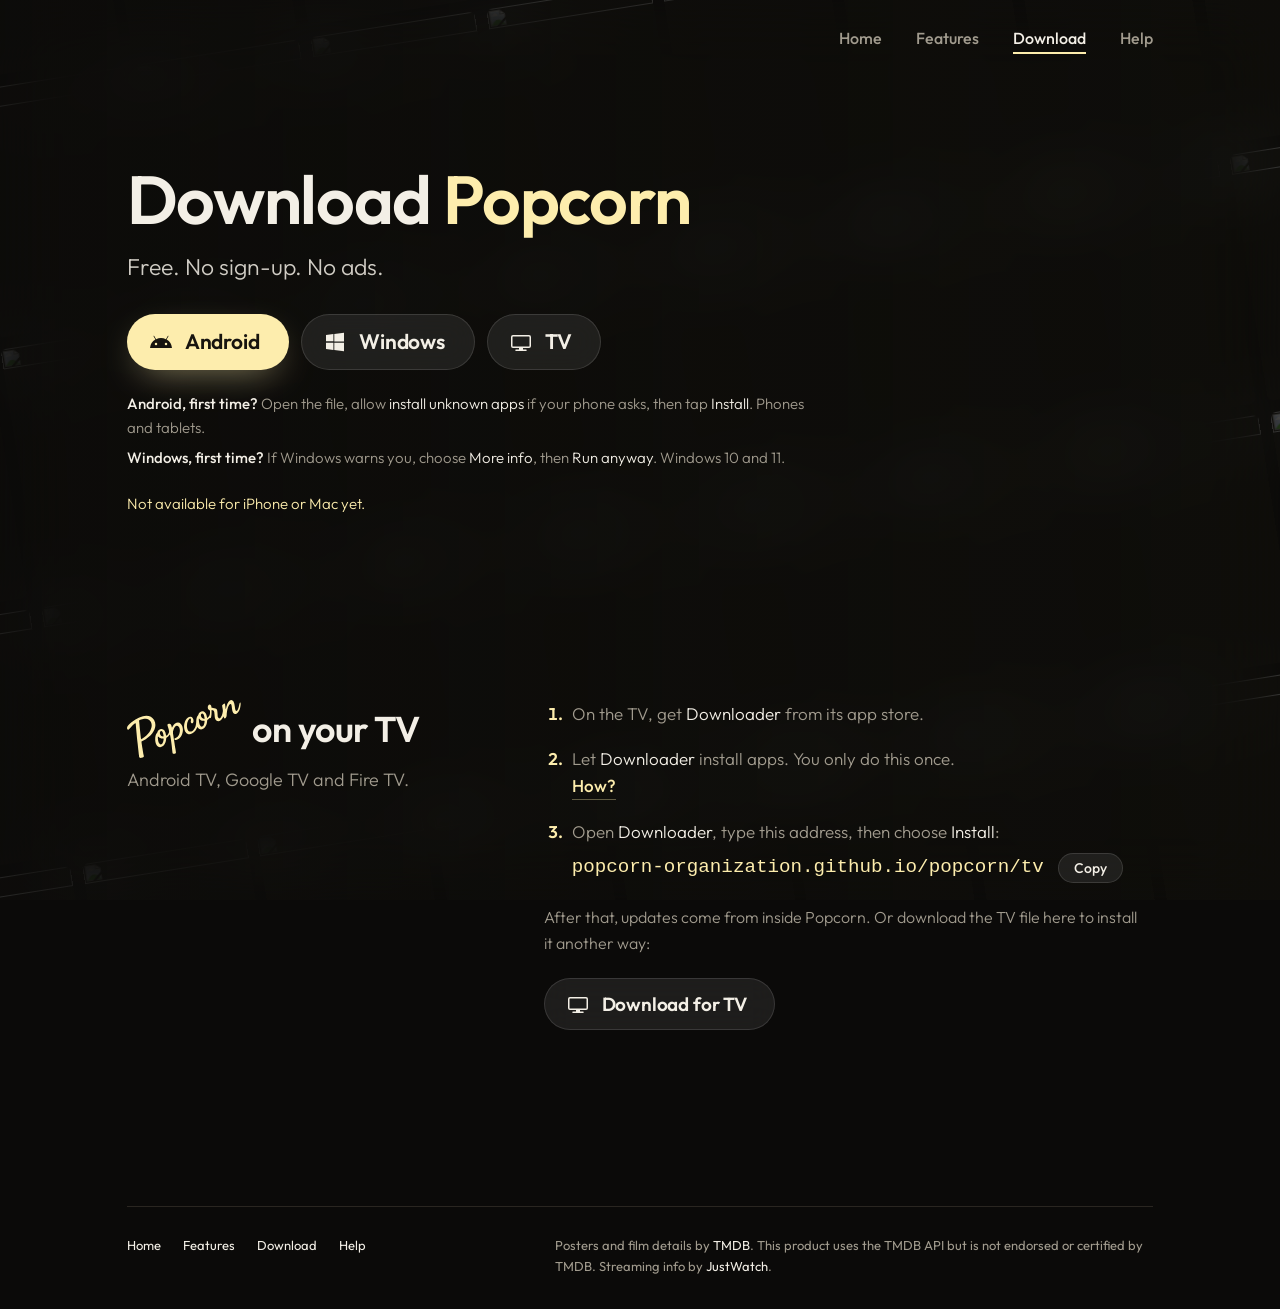
==== docs/download/index.html @ 083bc494 "Top bar: Home in the links, no logo; a menu button on small screens Every page's bar is the same: Ho" ====
<!doctype html>
<html lang="en">
<head>
<meta charset="utf-8">
<meta name="viewport" content="width=device-width, initial-scale=1, viewport-fit=cover">
<title>Download Popcorn</title>
<meta name="description" content="Download Popcorn for Android, Windows, Android TV, Google TV and Fire TV. Free, no sign-up, no ads.">
<meta name="theme-color" content="#0b0a09">
<meta name="color-scheme" content="dark">
<meta property="og:title" content="Download Popcorn">
<meta property="og:description" content="Free for Android, Windows and TV. No sign-up, no ads.">
<meta property="og:image" content="https://popcorn-organization.github.io/popcorn/assets/share.jpg">
<link rel="icon" type="image/png" sizes="192x192" href="../assets/favicon.png?v=2">
<link rel="preconnect" href="https://fonts.googleapis.com">
<link rel="preconnect" href="https://fonts.gstatic.com" crossorigin>
<link href="https://fonts.googleapis.com/css2?family=Outfit:wght@300;400;500;600&display=swap" rel="stylesheet">
<link rel="stylesheet" href="../assets/site.css?v=4">
<style>
  /* One row per device, between hairlines: its name on the left; the
     download and what to do the first time on the right. */
  .device {
    display: grid; gap: 20px clamp(40px, 6vw, 96px);
    padding: clamp(36px, 5vw, 56px) 0;
    border-top: 1px solid var(--rule);
  }
  .device:first-of-type { border-top: 0; }
  .device h2 img.word { display: inline-block; width: 3.2em; height: auto; vertical-align: -0.46em; margin-right: 0.12em; }

  /* The lobby: the downloads over the wall, as on the home page. */
  .lobby { padding-top: clamp(56px, 9vw, 110px); padding-bottom: clamp(72px, 10vw, 130px); display: grid; gap: 22px; justify-items: start; }
  .lobby h1 { margin: 0; font-size: clamp(40px, 5.6vw, 68px); line-height: 1.04; font-weight: 600; letter-spacing: -0.02em; }
  .lobby h1 span { color: var(--cream); }
  .lobby .pitch { margin: -8px 0 6px; font-size: clamp(19px, 1.8vw, 23px); color: var(--paper); opacity: 0.85; }
  .lobby .get a { padding: 16px 30px 16px 22px; }
  .lobby .get a strong { font-size: 21px; }
  .lobby .version { margin: 4px 0 0; }
  .lobby .tips { display: grid; gap: 6px; max-width: 40em; }
  .lobby .tips p, .lobby .apple { margin: 0; font-size: 15px; color: var(--dim); }
  .lobby .tips b { color: var(--paper); font-weight: 500; }
  .lobby .apple { color: var(--cream); }
  .device .kind { margin: 8px 0 0; color: var(--dim); }
  .device .body { display: grid; gap: 22px; align-content: start; max-width: 600px; }
  .device .first-time { margin: 0; color: var(--dim); font-size: 16px; }
  .device .first-time b { color: var(--paper); font-weight: 500; margin-right: 6px; }
  .device ol.steps { font-size: 17px; }
  .device.later .body p { margin: 0; color: var(--dim); }
  .version { font-size: 15px; color: var(--dim); }
  .version b { color: var(--paper); font-weight: 500; }
  .version:empty { display: none; }
  @media (min-width: 860px) { .device { grid-template-columns: minmax(0, 340px) minmax(0, 1fr); } }
</style>
</head>
<body>

<svg width="0" height="0" style="position:absolute" aria-hidden="true">
  <symbol id="i-android" viewBox="0 0 24 24"><path fill="currentColor" d="M17.6 9.48l1.84-3.18a.38.38 0 0 0-.66-.38l-1.86 3.22a11.4 11.4 0 0 0-9.84 0L5.22 5.92a.38.38 0 0 0-.66.38L6.4 9.48A10.8 10.8 0 0 0 1 18h22a10.8 10.8 0 0 0-5.4-8.52zM7 15.25a1.25 1.25 0 1 1 0-2.5 1.25 1.25 0 0 1 0 2.5zm10 0a1.25 1.25 0 1 1 0-2.5 1.25 1.25 0 0 1 0 2.5z"/></symbol>
  <symbol id="i-windows" viewBox="0 0 24 24"><path fill="currentColor" d="M3 5.1l7.4-1v7.2H3V5.1zm0 13.8l7.4 1v-7.1H3v6.1zm8.3 1.1L21 21.3v-8.5h-9.7v7.2zm0-15.9v7.3H21V2.7l-9.7 1.4z"/></symbol>
  <symbol id="i-tv" viewBox="0 0 24 24"><path fill="currentColor" d="M4 5h16a2 2 0 0 1 2 2v9a2 2 0 0 1-2 2h-6v1.5h3a.75.75 0 0 1 0 1.5H7a.75.75 0 0 1 0-1.5h3V18H4a2 2 0 0 1-2-2V7a2 2 0 0 1 2-2zm0 1.5a.5.5 0 0 0-.5.5v9a.5.5 0 0 0 .5.5h16a.5.5 0 0 0 .5-.5V7a.5.5 0 0 0-.5-.5H4z"/></symbol>
</svg>

<div class="backdrop" aria-hidden="true"><div class="wall" data-wall></div><div class="frost"></div></div>

<div class="band">
  <header class="top">
    <button class="menu" type="button" data-menu aria-controls="pages" aria-expanded="false" aria-label="Menu"><span></span><span></span><span></span></button>
    <nav id="pages" aria-label="Pages"><a href="../">Home</a><a href="../features/">Features</a><a href="../download/" aria-current="page">Download</a><a href="../help/">Help</a></nav>
  </header>
  <div class="wrap lobby">
    <h1>Download <span>Popcorn</span></h1>
    <p class="pitch">Free. No sign-up. No ads.</p>
    <div class="get" data-get>
      <a class="first" data-os="android" href="https://github.com/popcorn-organization/popcorn/releases/latest/download/Popcorn-Android.apk">
        <svg><use href="#i-android"/></svg><span><strong>Android</strong><small data-size="android"></small></span></a>
      <a class="second" data-os="windows" href="https://github.com/popcorn-organization/popcorn/releases/latest/download/Popcorn-Windows-Setup.exe">
        <svg><use href="#i-windows"/></svg><span><strong>Windows</strong><small data-size="windows"></small></span></a>
      <a class="second" data-os="tv" href="#tv">
        <svg><use href="#i-tv"/></svg><span><strong>TV</strong><small data-size="tv"></small></span></a>
    </div>
    <p class="version" data-version></p>
    <div class="tips">
      <p data-tip="android"><b>Android, first time?</b> Open the file, allow <em>install unknown apps</em> if your phone asks, then tap <em>Install</em>. Phones and tablets.</p>
      <p data-tip="windows"><b>Windows, first time?</b> If Windows warns you, choose <em>More info</em>, then <em>Run anyway</em>. Windows 10 and 11.</p>
    </div>
    <p class="apple">Not available for iPhone or Mac yet.</p>
  </div>
</div>

<main class="wrap">
  <section class="device" id="tv">
    <div>
      <h2><img class="word" src="../assets/wordmark.svg" width="332" height="170" alt="Popcorn"> on your TV</h2>
      <p class="kind">Android TV, Google TV and Fire TV.</p>
    </div>
    <div class="body">
      <ol class="steps">
        <li>On the TV, get <em>Downloader</em> from its app store.</li>
        <li>Let <em>Downloader</em> install apps. You only do this once.
          <details class="how"><summary>How?</summary>
            <p><b>Google TV and Android TV:</b> in <em>Settings → System → About</em>, press OK on <em>Android TV OS build</em> seven times. Then in <em>Settings → Apps → Security &amp; restrictions → Unknown sources</em>, turn on <em>Downloader</em>.</p>
            <p><b>Fire TV:</b> in <em>Settings → My Fire TV → About</em>, press OK on your Fire TV&rsquo;s name seven times. Then in <em>My Fire TV → Developer options → Install unknown apps</em>, turn on <em>Downloader</em>.</p>
          </details></li>
        <li>Open <em>Downloader</em>, type this address, then choose <em>Install</em>:
          <span class="copyline">
            <code class="address">popcorn-organization.github.io/<wbr>popcorn/tv</code>
            <button class="copy" type="button" data-copy="popcorn-organization.github.io/popcorn/tv">Copy</button>
          </span></li>
      </ol>
      <p class="first-time">After that, updates come from inside Popcorn. Or download the TV file here to install it another way:</p>
      <div class="get"><a class="second" href="https://github.com/popcorn-organization/popcorn/releases/latest/download/Popcorn-Android-TV.apk">
        <svg><use href="#i-tv"/></svg><span><strong>Download for TV</strong><small data-size="tv"></small></span></a></div>
    </div>
  </section>

</main>

<footer class="foot">
  <nav><a href="../">Home</a><a href="../features/">Features</a><a href="../download/">Download</a><a href="../help/">Help</a></nav>
  <p>Posters and film details by <a href="https://www.themoviedb.org/" target="_blank" rel="noopener">TMDB</a>. This product uses the TMDB API but is not endorsed or certified by TMDB. Streaming info by <a href="https://www.justwatch.com/" target="_blank" rel="noopener">JustWatch</a>.</p>
</footer>

<script>
(function () {
  // The newest version, its date (Sri Lanka time) and each download's size.
  fetch("https://api.github.com/repos/popcorn-organization/popcorn/releases/latest")
    .then(function (r) { return r.ok ? r.json() : null; })
    .then(function (rel) {
      if (!rel) return;
      var v = String(rel.tag_name || "").replace(/^v/, "");
      var day = new Intl.DateTimeFormat("en-GB", { timeZone: "Asia/Colombo", day: "numeric", month: "short", year: "numeric" }).format(new Date(rel.published_at));
      var line = document.querySelector("[data-version]");
      var b = document.createElement("b"); b.textContent = "Version " + v;
      line.appendChild(b); line.appendChild(document.createTextNode(" · Updated " + day));
      (rel.assets || []).forEach(function (a) {
        var key = /Android-TV/i.test(a.name) ? "tv" : /Android/i.test(a.name) ? "android"
          : /Windows/i.test(a.name) ? "windows" : null;
        if (!key) return;
        document.querySelectorAll('[data-size="' + key + '"]').forEach(function (el) {
          el.textContent = Math.round(a.size / 1048576) + " MB";
        });
      });
    })
    .catch(function () {});

  // This device's download first, and only its tip where we know it.
  var ua = navigator.userAgent || "";
  var os = /Android/i.test(ua) ? "android" : /Windows/i.test(ua) ? "windows" : null;
  if (os === "windows") {
    var get = document.querySelector("[data-get]");
    var win = get.querySelector('[data-os="windows"]'), droid = get.querySelector('[data-os="android"]');
    win.className = "first"; droid.className = "second";
    get.insertBefore(win, droid);
  }
  if (os) document.querySelectorAll("[data-tip]").forEach(function (t) { t.hidden = t.getAttribute("data-tip") !== os; });
  // The TV button: down to the steps.
  document.querySelector('[data-os="tv"]').addEventListener("click", function (e) {
    e.preventDefault();
    document.getElementById("tv").scrollIntoView({ behavior: window.matchMedia("(prefers-reduced-motion: reduce)").matches ? "auto" : "smooth" });
  });

  // Copy the TV address.
  var btn = document.querySelector("[data-copy]");
  btn.addEventListener("click", function () {
    var text = btn.getAttribute("data-copy");
    function copied() {
      btn.textContent = "Copied"; btn.classList.add("done");
      clearTimeout(btn.timer);
      btn.timer = setTimeout(function () { btn.textContent = "Copy"; btn.classList.remove("done"); }, 2000);
    }
    function fallback() {
      var t = document.createElement("textarea");
      t.value = text; t.setAttribute("readonly", "");
      t.style.cssText = "position:fixed;opacity:0;top:0;left:0";
      document.body.appendChild(t); t.select();
      try { if (document.execCommand("copy")) copied(); } catch (e) {}
      t.remove();
    }
    if (navigator.clipboard && window.isSecureContext) navigator.clipboard.writeText(text).then(copied, fallback);
    else fallback();
  });
})();
</script>
<script src="../assets/wall.js?v=1"></script>
<script src="../assets/nav.js?v=1"></script>
</body>
</html>
---- docs/assets/site.css ----
/* The inner pages (Features, Download, Help): the home page's night room,
   type and cream, without the poster wall. Plain pages to read: a bar at
   the top, the words, a line at the foot. */
:root {
  --night: #0b0a09;
  --screen: #15130f;
  --rule: #2a2621;
  --paper: #f3efe6;
  --dim: #a19b8e;
  --cream: #fdedad;
  --ink: #17140f;
  --body: "Outfit", system-ui, -apple-system, "Segoe UI", sans-serif;
  --mono: ui-monospace, "Cascadia Mono", Consolas, monospace;
  --gutter: max(clamp(20px, 6vw, 96px), env(safe-area-inset-left, 0px));
  color-scheme: dark;
}
* { box-sizing: border-box; }
html { background: var(--night); -webkit-tap-highlight-color: transparent; }
body {
  margin: 0; background: var(--night); color: var(--paper);
  font: 300 18px/1.6 var(--body);
  -webkit-font-smoothing: antialiased;
}
img { display: block; max-width: 100%; height: auto; }
a { color: inherit; }
em { font-style: normal; color: var(--paper); }
:focus-visible { outline: 2px solid var(--paper); outline-offset: 3px; border-radius: 4px; }
.wrap { max-width: 1180px; margin: 0 auto; padding: 0 var(--gutter); }

/* ── The bar at the top ── */
.top {
  position: relative; z-index: 10;
  display: flex; align-items: center; justify-content: flex-end; gap: 20px;
  max-width: 1180px; margin: 0 auto;
  padding: max(22px, env(safe-area-inset-top, 0px)) var(--gutter) 0;
}
.top nav { display: flex; gap: clamp(18px, 3vw, 34px); font: 500 16px/1 var(--body); }
.top nav a { text-decoration: none; color: var(--dim); padding: 8px 0; }
.top nav a:hover, .top nav a[aria-current="page"] { color: var(--paper); }
.top nav a[aria-current="page"] { box-shadow: inset 0 -2px 0 var(--cream); }

/* The menu button, on small screens only: three lines that turn into a
   cross; the links drop down under it in a frosted panel. */
.menu { display: none; }
@media (max-width: 600px) {
  .menu {
    display: grid; place-content: center; gap: 5px;
    width: 46px; height: 46px; padding: 0; border: 0; border-radius: 999px; cursor: pointer;
    background: rgba(255, 255, 255, 0.08); box-shadow: inset 0 0 0 1px rgba(255, 255, 255, 0.12);
    -webkit-backdrop-filter: blur(14px); backdrop-filter: blur(14px);
  }
  .menu span { display: block; width: 18px; height: 2px; border-radius: 2px; background: var(--paper); transition: transform 0.2s ease, opacity 0.2s ease; }
  .menu[aria-expanded="true"] span:nth-child(1) { transform: translateY(7px) rotate(45deg); }
  .menu[aria-expanded="true"] span:nth-child(2) { opacity: 0; }
  .menu[aria-expanded="true"] span:nth-child(3) { transform: translateY(-7px) rotate(-45deg); }
  .menu:focus-visible { outline: 2px solid var(--paper); outline-offset: 3px; }
  .top nav {
    display: none; position: absolute; top: calc(100% + 10px); right: var(--gutter); z-index: 20;
    flex-direction: column; gap: 2px; min-width: 210px; padding: 8px; border-radius: 20px;
    background: rgba(22, 20, 17, 0.86);
    box-shadow: inset 0 0 0 1px rgba(255, 255, 255, 0.1), 0 24px 60px rgba(0, 0, 0, 0.55);
    -webkit-backdrop-filter: blur(24px); backdrop-filter: blur(24px);
    font-size: 17px;
  }
  .top nav.open { display: flex; }
  .top nav a { padding: 13px 16px; border-radius: 13px; opacity: 1; color: var(--paper); }
  .top nav a[aria-current="page"] { box-shadow: none; background: rgba(255, 255, 255, 0.08); color: var(--cream); }
}

/* ── A page's opening ── */
.intro { padding: clamp(48px, 9vw, 110px) 0 clamp(36px, 6vw, 72px); max-width: 760px; }
.intro h1 {
  margin: 0; font-size: clamp(38px, 5.4vw, 66px); line-height: 1.06;
  font-weight: 600; letter-spacing: -0.02em; text-wrap: balance;
}
.intro h1 span { color: var(--cream); }
.intro p { margin: 18px 0 0; font-size: clamp(18px, 1.6vw, 21px); color: var(--dim); max-width: 36em; text-wrap: pretty; }

h2 { margin: 0; font-size: clamp(26px, 2.8vw, 36px); line-height: 1.15; font-weight: 600; letter-spacing: -0.015em; text-wrap: balance; }
h3 { margin: 0; font-size: 18px; line-height: 1.35; font-weight: 500; }
p { text-wrap: pretty; }

/* ── Download pills, as on the home page ── */
.get { display: flex; flex-wrap: wrap; gap: 12px; }
.get a {
  display: inline-flex; align-items: center; gap: 12px;
  padding: 14px 28px 14px 22px; border-radius: 999px; text-decoration: none;
  transition: background 0.18s ease, transform 0.18s ease;
}
.get a svg { width: 24px; height: 24px; flex: none; }
.get a > span { display: flex; align-items: baseline; gap: 10px; }
.get a strong { font: 600 19px/1.1 var(--body); letter-spacing: -0.01em; }
.get a small { font: 400 13px/1.1 var(--body); opacity: 0.62; }
.get a small:empty { display: none; }
.get a.first { background: var(--cream); color: var(--ink); box-shadow: 0 12px 36px -14px rgba(253, 237, 173, 0.6); }
.get a.first:hover { transform: translateY(-1px); }
.get a.second { color: var(--paper); background: rgba(255, 255, 255, 0.08); box-shadow: inset 0 0 0 1px rgba(255, 255, 255, 0.12); }
.get a.second:hover { background: rgba(255, 255, 255, 0.14); }

/* "How?" and other small openers: cream, underlined. */
details.how summary {
  display: inline; cursor: pointer; list-style: none;
  color: var(--cream); font-weight: 500;
  border-bottom: 1px solid rgba(253, 237, 173, 0.35);
}
details.how summary::-webkit-details-marker { display: none; }
details.how[open] summary { color: var(--dim); border-color: transparent; }
details.how p { margin: 10px 0 0; font-size: 15px; }
details.how p b { color: var(--paper); font-weight: 500; }

/* Steps: plain numbers in cream. */
ol.steps { margin: 0; padding-left: 1.3em; display: grid; gap: 18px; color: var(--dim); }
ol.steps li { padding-left: 6px; }
ol.steps li::marker { color: var(--cream); font-weight: 600; }
.address { font: 500 clamp(16px, 1.5vw, 20px)/1.35 var(--mono); color: var(--cream); overflow-wrap: anywhere; }
.copyline { display: flex; flex-wrap: wrap; align-items: center; gap: 8px 14px; margin-top: 8px; }
.copy {
  font: 500 14px/1 var(--body); color: var(--paper); cursor: pointer;
  padding: 8px 16px; border: 0; border-radius: 999px;
  background: rgba(255, 255, 255, 0.08); box-shadow: inset 0 0 0 1px rgba(255, 255, 255, 0.12);
}
.copy:hover { background: rgba(255, 255, 255, 0.14); }
.copy.done { color: var(--cream); }

/* ── The line at the foot ── */
.foot {
  /* The line as wide as the words above it. */
  margin: clamp(64px, 10vw, 120px) max(var(--gutter), calc((100% - 1180px) / 2 + var(--gutter))) 0;
  padding: 28px 0 max(32px, env(safe-area-inset-bottom, 0px));
  border-top: 1px solid var(--rule);
  display: flex; flex-wrap: wrap; justify-content: space-between; gap: 14px 40px;
  font: 400 13px/1.6 var(--body); color: var(--dim);
}
.foot nav { display: flex; flex-wrap: wrap; gap: 8px 22px; }
.foot nav a { text-decoration: none; color: var(--paper); }
.foot p { margin: 0; max-width: 46em; }
.foot p a { color: var(--paper); text-decoration: none; }

@media (max-width: 560px) {
  body { font-size: 17px; }
  .get a { flex: 1 1 100%; justify-content: center; }
}
@media (prefers-reduced-motion: reduce) { .get a { transition: none; } }

/* ── The backdrop: the home page's poster wall, frosted and dimmed, fixed
   behind the whole page (filled by wall.js): it stays put while the page
   scrolls over it. ── */
body { background: transparent; }
.backdrop { position: fixed; inset: 0; z-index: -1; overflow: hidden; pointer-events: none; }
.backdrop .wall {
  position: absolute; inset: -30% -12% -30% -12%;
  display: grid; grid-template-columns: repeat(9, 1fr); gap: 12px;
  align-items: start; transform: rotate(-9deg);
}
.backdrop .lane { display: flex; flex-direction: column; animation: drift 180s linear infinite; will-change: transform; }
.backdrop .lane:nth-child(even) { animation-direction: reverse; animation-duration: 220s; }
.backdrop .lane img { width: 100%; aspect-ratio: 2 / 3; object-fit: cover; flex: none; margin-bottom: 12px; border-radius: 6px; background: var(--screen); }
@keyframes drift { from { transform: translateY(0); } to { transform: translateY(-50%); } }
.backdrop .frost {
  position: absolute; inset: 0;
  background: rgba(11, 10, 9, 0.5);
  -webkit-backdrop-filter: blur(34px) saturate(120%);
  backdrop-filter: blur(34px) saturate(120%);
}
/* Darker on the left, where the words are, as on the home page. */
.backdrop::after {
  content: ""; position: absolute; inset: 0;
  background: linear-gradient(90deg, rgba(11, 10, 9, 0.55) 0%, rgba(11, 10, 9, 0.25) 55%, rgba(11, 10, 9, 0.1) 100%);
}
.band { position: relative; }
.band .intro { padding-bottom: clamp(48px, 7vw, 88px); }
@media (max-width: 640px) {
  .backdrop .wall { inset: -20% -40% -20% -20%; grid-template-columns: repeat(6, 1fr); gap: 8px; }
  .backdrop .lane img { margin-bottom: 8px; }
}
@media (prefers-reduced-motion: reduce) { .backdrop .lane { animation: none; } }

/* Glass buttons over the wall, as on the home page. */
.get a.second { -webkit-backdrop-filter: blur(14px); backdrop-filter: blur(14px); }

/* A screenshot glows with its own colours behind it, as the app's pages
   glow with their artwork's (set --glow per picture). */
.shot { position: relative; }
.glow { --glow: rgba(253, 237, 173, 0.18); }
.glow .shot, .shot.glow {
  box-shadow: 0 0 0 1px rgba(255, 255, 255, 0.08), 0 30px 140px -20px var(--glow), 0 40px 80px -40px rgba(0, 0, 0, 0.9) !important;
}
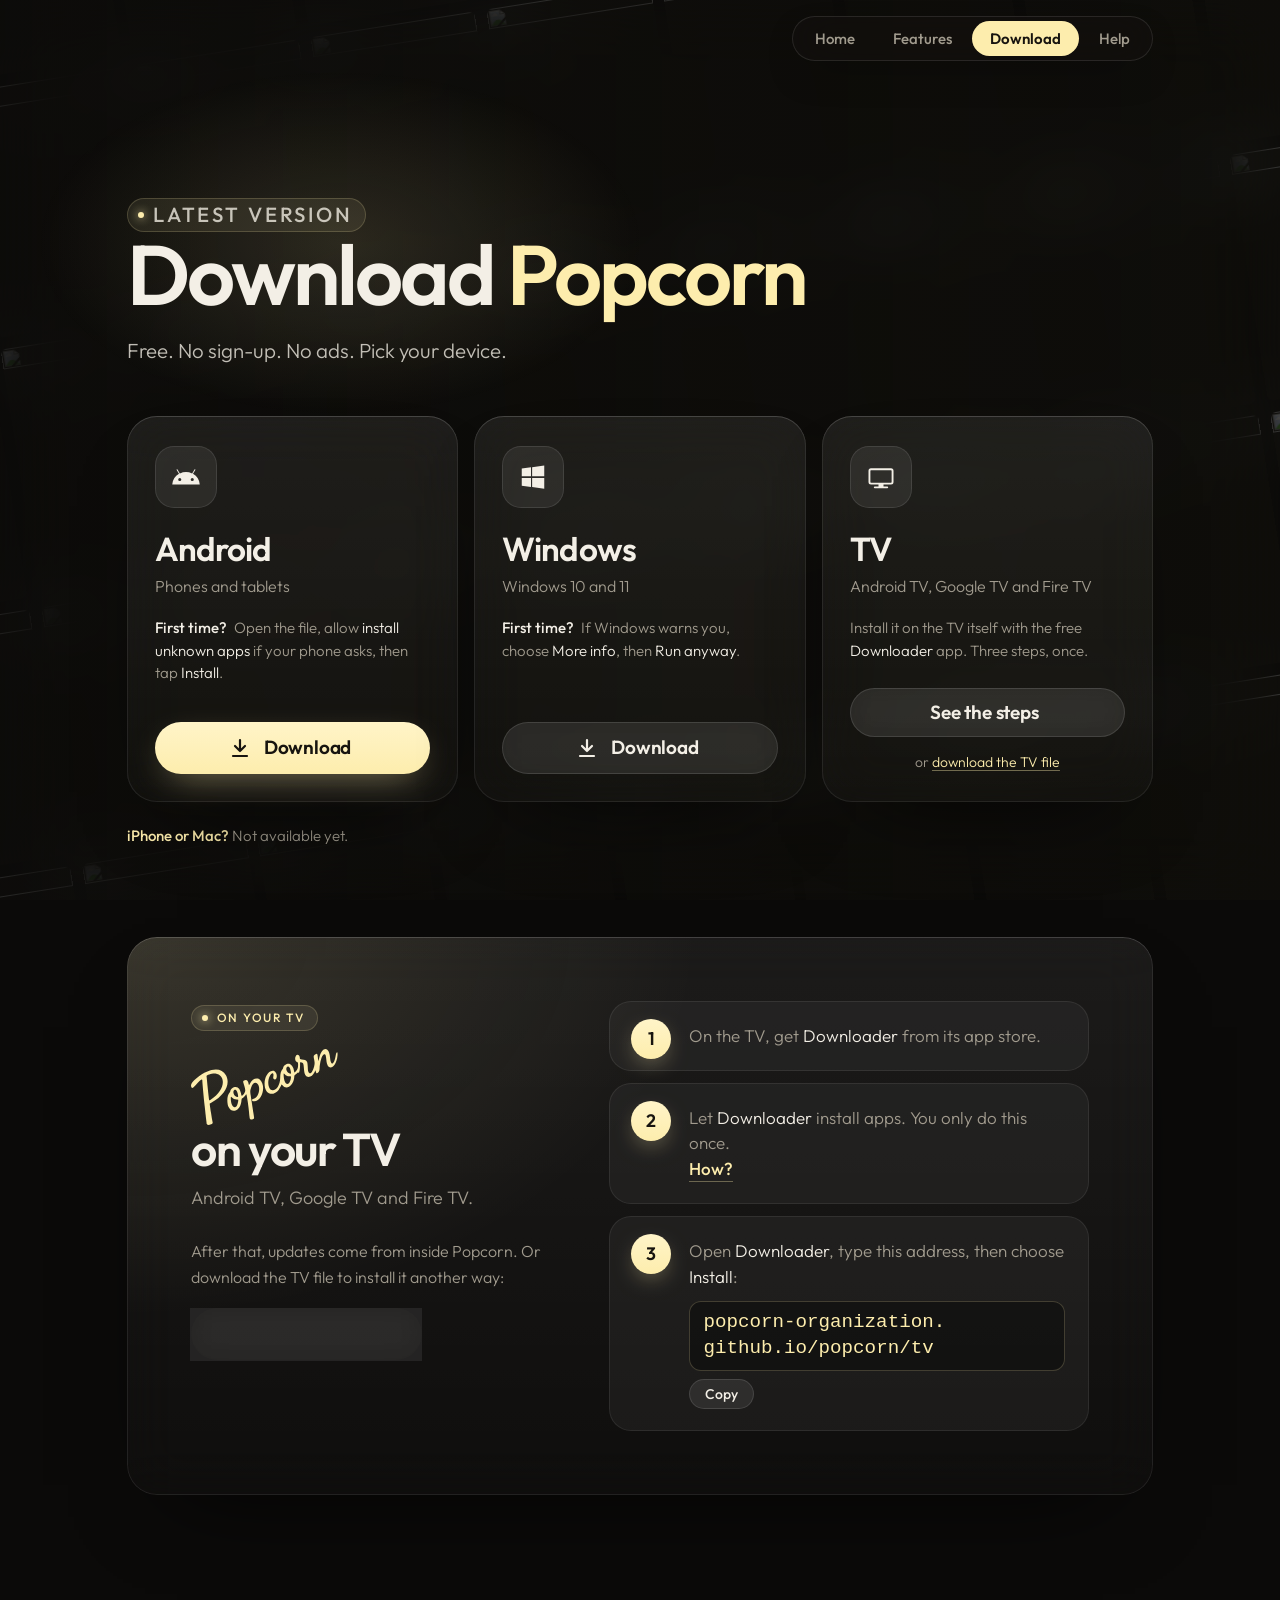
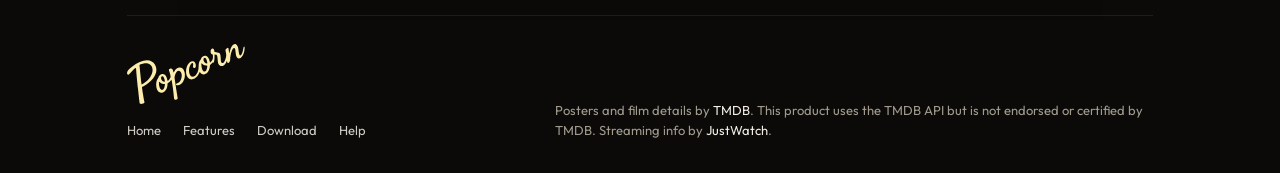
==== commit 6a4150da: "Website: glass cards, glows and numbered steps on every page; phones get side-by-side buttons and co" ====
--- a/docs/download/index.html
+++ b/docs/download/index.html
@@ -14,40 +14,64 @@
 <link rel="preconnect" href="https://fonts.googleapis.com">
 <link rel="preconnect" href="https://fonts.gstatic.com" crossorigin>
 <link href="https://fonts.googleapis.com/css2?family=Outfit:wght@300;400;500;600&display=swap" rel="stylesheet">
-<link rel="stylesheet" href="../assets/site.css?v=4">
+<link rel="stylesheet" href="../assets/site.css?v=6">
+<link rel="stylesheet" href="../assets/ui.css?v=1">
 <style>
-  /* One row per device, between hairlines: its name on the left; the
-     download and what to do the first time on the right. */
-  .device {
-    display: grid; gap: 20px clamp(40px, 6vw, 96px);
-    padding: clamp(36px, 5vw, 56px) 0;
-    border-top: 1px solid var(--rule);
-  }
-  .device:first-of-type { border-top: 0; }
-  .device h2 img.word { display: inline-block; width: 3.2em; height: auto; vertical-align: -0.46em; margin-right: 0.12em; }
-
-  /* The lobby: the downloads over the wall, as on the home page. */
-  .lobby { padding-top: clamp(56px, 9vw, 110px); padding-bottom: clamp(72px, 10vw, 130px); display: grid; gap: 22px; justify-items: start; }
-  .lobby h1 { margin: 0; font-size: clamp(40px, 5.6vw, 68px); line-height: 1.04; font-weight: 600; letter-spacing: -0.02em; }
-  .lobby h1 span { color: var(--cream); }
-  .lobby .pitch { margin: -8px 0 6px; font-size: clamp(19px, 1.8vw, 23px); color: var(--paper); opacity: 0.85; }
-  .lobby .get a { padding: 16px 30px 16px 22px; }
-  .lobby .get a strong { font-size: 21px; }
-  .lobby .version { margin: 4px 0 0; }
-  .lobby .tips { display: grid; gap: 6px; max-width: 40em; }
-  .lobby .tips p, .lobby .apple { margin: 0; font-size: 15px; color: var(--dim); }
-  .lobby .tips b { color: var(--paper); font-weight: 500; }
-  .lobby .apple { color: var(--cream); }
-  .device .kind { margin: 8px 0 0; color: var(--dim); }
-  .device .body { display: grid; gap: 22px; align-content: start; max-width: 600px; }
-  .device .first-time { margin: 0; color: var(--dim); font-size: 16px; }
-  .device .first-time b { color: var(--paper); font-weight: 500; margin-right: 6px; }
-  .device ol.steps { font-size: 17px; }
-  .device.later .body p { margin: 0; color: var(--dim); }
-  .version { font-size: 15px; color: var(--dim); }
-  .version b { color: var(--paper); font-weight: 500; }
-  .version:empty { display: none; }
-  @media (min-width: 860px) { .device { grid-template-columns: minmax(0, 340px) minmax(0, 1fr); } }
+  /* The three devices as glass cards side by side (stacked on phones):
+     each its icon, name, what it runs on, the first-time tip and the
+     download at the foot. This device's card is lit in cream. */
+  .platforms { display: grid; grid-template-columns: repeat(3, minmax(0, 1fr)); gap: 16px; }
+  .plat { display: flex; flex-direction: column; padding: 30px 28px 28px; }
+  .plat .pico {
+    width: 62px; height: 62px; border-radius: 19px; display: grid; place-items: center; margin-bottom: 24px;
+    color: var(--paper); background: rgba(255, 255, 255, 0.07); box-shadow: inset 0 0 0 1px rgba(255, 255, 255, 0.1);
+  }
+  .plat .pico svg { width: 30px; height: 30px; }
+  .plat h2 { font-size: clamp(28px, 2.6vw, 34px); }
+  .plat .kind { margin: 6px 0 0; color: var(--dim); font-size: 16px; }
+  .plat .tip { margin: 18px 0 26px; font-size: 15px; line-height: 1.5; color: var(--dim); }
+  .plat .tip b { color: var(--paper); font-weight: 500; margin-right: 4px; }
+  .plat .get { margin-top: auto; }
+  .plat .get a { width: 100%; justify-content: center; }
+  .plat .more-link { margin: 14px 0 0; text-align: center; font-size: 14px; color: var(--dim); }
+  .plat .more-link a { color: var(--cream); text-underline-offset: 3px; text-decoration-color: rgba(253, 237, 173, 0.4); }
+  .plat .this-tag {
+    display: none; position: absolute; top: 26px; right: 24px;
+    padding: 7px 11px; border-radius: 999px;
+    font: 500 11px/1 var(--body); letter-spacing: 0.14em; text-transform: uppercase;
+    color: var(--cream); background: rgba(253, 237, 173, 0.1); box-shadow: inset 0 0 0 1px rgba(253, 237, 173, 0.2);
+  }
+  .plat.this .this-tag { display: inline-block; }
+  .plat.this {
+    background: radial-gradient(100% 70% at 50% 0%, rgba(253, 237, 173, 0.13), transparent 70%), linear-gradient(180deg, rgba(255, 255, 255, 0.08), rgba(255, 255, 255, 0.025));
+    box-shadow: inset 0 0 0 1px rgba(253, 237, 173, 0.3), inset 0 1px 0 rgba(255, 255, 255, 0.12), 0 40px 100px -50px rgba(253, 237, 173, 0.35);
+  }
+  .plat.this .pico { color: var(--ink); background: linear-gradient(180deg, #fff4c8, var(--cream)); box-shadow: 0 10px 30px -10px rgba(253, 237, 173, 0.6); }
+  .apple { margin: 22px 0 0; font-size: 15px; color: var(--dim); }
+  .apple b { color: var(--cream); font-weight: 500; }
+  @media (max-width: 899px) {
+    .platforms { grid-template-columns: minmax(0, 1fr); gap: 12px; }
+    .plat { padding: 24px 22px 22px; border-radius: 26px; }
+    .plat .pico { width: 54px; height: 54px; border-radius: 17px; margin-bottom: 18px; }
+    .plat .pico svg { width: 27px; height: 27px; }
+    .plat .tip { margin: 14px 0 20px; }
+  }
+  .band .wrap { padding-bottom: clamp(56px, 7vw, 96px); }
+  .band .intro { padding-bottom: clamp(32px, 4vw, 48px); }
+
+  /* The TV install: one tinted card, the heading and download on the
+     left, the three steps as numbered cards on the right. */
+  .tvcard {
+    display: grid; gap: 32px clamp(40px, 5vw, 72px); align-items: start;
+    padding: clamp(26px, 5vw, 64px);
+    --at: 0% 0%; --tint: rgba(253, 237, 173, 0.13);
+    scroll-margin-top: 90px;
+  }
+  .tvcard h2 img.word { display: inline-block; width: 3.2em; height: auto; vertical-align: -0.46em; margin-right: 0.12em; }
+  .tvcard .kind { margin: 10px 0 0; color: var(--dim); }
+  .tvcard .after { margin: 26px 0 18px; color: var(--dim); font-size: 16px; }
+  @media (min-width: 900px) { .tvcard { grid-template-columns: minmax(0, 0.85fr) minmax(0, 1.15fr); } }
+  @media (max-width: 560px) { .tvcard .get a { width: 100%; justify-content: center; } }
 </style>
 </head>
 <body>
@@ -55,6 +79,7 @@
 <svg width="0" height="0" style="position:absolute" aria-hidden="true">
   <symbol id="i-android" viewBox="0 0 24 24"><path fill="currentColor" d="M17.6 9.48l1.84-3.18a.38.38 0 0 0-.66-.38l-1.86 3.22a11.4 11.4 0 0 0-9.84 0L5.22 5.92a.38.38 0 0 0-.66.38L6.4 9.48A10.8 10.8 0 0 0 1 18h22a10.8 10.8 0 0 0-5.4-8.52zM7 15.25a1.25 1.25 0 1 1 0-2.5 1.25 1.25 0 0 1 0 2.5zm10 0a1.25 1.25 0 1 1 0-2.5 1.25 1.25 0 0 1 0 2.5z"/></symbol>
   <symbol id="i-windows" viewBox="0 0 24 24"><path fill="currentColor" d="M3 5.1l7.4-1v7.2H3V5.1zm0 13.8l7.4 1v-7.1H3v6.1zm8.3 1.1L21 21.3v-8.5h-9.7v7.2zm0-15.9v7.3H21V2.7l-9.7 1.4z"/></symbol>
+  <symbol id="i-down" viewBox="0 0 24 24"><path fill="none" stroke="currentColor" stroke-width="2.2" stroke-linecap="round" stroke-linejoin="round" d="M12 4v11m-5-5l5 5 5-5M5 20h14"/></symbol>
   <symbol id="i-tv" viewBox="0 0 24 24"><path fill="currentColor" d="M4 5h16a2 2 0 0 1 2 2v9a2 2 0 0 1-2 2h-6v1.5h3a.75.75 0 0 1 0 1.5H7a.75.75 0 0 1 0-1.5h3V18H4a2 2 0 0 1-2-2V7a2 2 0 0 1 2-2zm0 1.5a.5.5 0 0 0-.5.5v9a.5.5 0 0 0 .5.5h16a.5.5 0 0 0 .5-.5V7a.5.5 0 0 0-.5-.5H4z"/></symbol>
 </svg>
 
@@ -65,34 +90,53 @@
     <button class="menu" type="button" data-menu aria-controls="pages" aria-expanded="false" aria-label="Menu"><span></span><span></span><span></span></button>
     <nav id="pages" aria-label="Pages"><a href="../">Home</a><a href="../features/">Features</a><a href="../download/" aria-current="page">Download</a><a href="../help/">Help</a></nav>
   </header>
-  <div class="wrap lobby">
-    <h1>Download <span>Popcorn</span></h1>
-    <p class="pitch">Free. No sign-up. No ads.</p>
-    <div class="get" data-get>
-      <a class="first" data-os="android" href="https://github.com/popcorn-organization/popcorn/releases/latest/download/Popcorn-Android.apk">
-        <svg><use href="#i-android"/></svg><span><strong>Android</strong><small data-size="android"></small></span></a>
-      <a class="second" data-os="windows" href="https://github.com/popcorn-organization/popcorn/releases/latest/download/Popcorn-Windows-Setup.exe">
-        <svg><use href="#i-windows"/></svg><span><strong>Windows</strong><small data-size="windows"></small></span></a>
-      <a class="second" data-os="tv" href="#tv">
-        <svg><use href="#i-tv"/></svg><span><strong>TV</strong><small data-size="tv"></small></span></a>
+  <div class="wrap">
+    <div class="intro">
+      <p class="eyebrow" data-version>Latest version</p>
+      <h1>Download <span>Popcorn</span></h1>
+      <p>Free. No sign-up. No ads. Pick your device.</p>
     </div>
-    <p class="version" data-version></p>
-    <div class="tips">
-      <p data-tip="android"><b>Android, first time?</b> Open the file, allow <em>install unknown apps</em> if your phone asks, then tap <em>Install</em>. Phones and tablets.</p>
-      <p data-tip="windows"><b>Windows, first time?</b> If Windows warns you, choose <em>More info</em>, then <em>Run anyway</em>. Windows 10 and 11.</p>
+    <div class="platforms" data-get>
+      <article class="plat card" data-plat="android">
+        <span class="this-tag">This device</span>
+        <span class="pico"><svg aria-hidden="true"><use href="#i-android"/></svg></span>
+        <h2>Android</h2>
+        <p class="kind">Phones and tablets</p>
+        <p class="tip"><b>First time?</b> Open the file, allow <em>install unknown apps</em> if your phone asks, then tap <em>Install</em>.</p>
+        <div class="get"><a class="first" data-os="android" href="https://github.com/popcorn-organization/popcorn/releases/latest/download/Popcorn-Android.apk"><svg><use href="#i-down"/></svg><span><strong>Download</strong><small data-size="android"></small></span></a></div>
+      </article>
+      <article class="plat card" data-plat="windows">
+        <span class="this-tag">This device</span>
+        <span class="pico"><svg aria-hidden="true"><use href="#i-windows"/></svg></span>
+        <h2>Windows</h2>
+        <p class="kind">Windows 10 and 11</p>
+        <p class="tip"><b>First time?</b> If Windows warns you, choose <em>More info</em>, then <em>Run anyway</em>.</p>
+        <div class="get"><a class="second" data-os="windows" href="https://github.com/popcorn-organization/popcorn/releases/latest/download/Popcorn-Windows-Setup.exe"><svg><use href="#i-down"/></svg><span><strong>Download</strong><small data-size="windows"></small></span></a></div>
+      </article>
+      <article class="plat card" data-plat="tv">
+        <span class="this-tag">This device</span>
+        <span class="pico"><svg aria-hidden="true"><use href="#i-tv"/></svg></span>
+        <h2>TV</h2>
+        <p class="kind">Android TV, Google TV and Fire TV</p>
+        <p class="tip">Install it on the TV itself with the free <em>Downloader</em> app. Three steps, once.</p>
+        <div class="get"><a class="second" data-os="tv" href="#tv"><span><strong>See the steps</strong></span></a></div>
+        <p class="more-link">or <a href="https://github.com/popcorn-organization/popcorn/releases/latest/download/Popcorn-Android-TV.apk">download the TV file</a> <span data-size="tv"></span></p>
+      </article>
     </div>
-    <p class="apple">Not available for iPhone or Mac yet.</p>
+    <p class="apple"><b>iPhone or Mac?</b> Not available yet.</p>
   </div>
 </div>
 
 <main class="wrap">
-  <section class="device" id="tv">
+  <section class="tvcard card tint" id="tv" data-rise>
     <div>
+      <p class="eyebrow">On your TV</p>
       <h2><img class="word" src="../assets/wordmark.svg" width="332" height="170" alt="Popcorn"> on your TV</h2>
       <p class="kind">Android TV, Google TV and Fire TV.</p>
+      <p class="after">After that, updates come from inside Popcorn. Or download the TV file to install it another way:</p>
+      <div class="get"><a class="second" href="https://github.com/popcorn-organization/popcorn/releases/latest/download/Popcorn-Android-TV.apk"><svg><use href="#i-tv"/></svg><span><strong>Download for TV</strong><small data-size="tv"></small></span></a></div>
     </div>
-    <div class="body">
-      <ol class="steps">
+    <ol class="stepcards">
         <li>On the TV, get <em>Downloader</em> from its app store.</li>
         <li>Let <em>Downloader</em> install apps. You only do this once.
           <details class="how"><summary>How?</summary>
@@ -101,57 +145,53 @@
           </details></li>
         <li>Open <em>Downloader</em>, type this address, then choose <em>Install</em>:
           <span class="copyline">
-            <code class="address">popcorn-organization.github.io/<wbr>popcorn/tv</code>
+            <code class="address"><span class="nw">popcorn-organization.</span><wbr><span class="nw">github.io/</span><wbr><span class="nw">popcorn/tv</span></code>
             <button class="copy" type="button" data-copy="popcorn-organization.github.io/popcorn/tv">Copy</button>
           </span></li>
       </ol>
-      <p class="first-time">After that, updates come from inside Popcorn. Or download the TV file here to install it another way:</p>
-      <div class="get"><a class="second" href="https://github.com/popcorn-organization/popcorn/releases/latest/download/Popcorn-Android-TV.apk">
-        <svg><use href="#i-tv"/></svg><span><strong>Download for TV</strong><small data-size="tv"></small></span></a></div>
-    </div>
   </section>
-
 </main>
 
 <footer class="foot">
-  <nav><a href="../">Home</a><a href="../features/">Features</a><a href="../download/">Download</a><a href="../help/">Help</a></nav>
+  <div class="brand"><img src="../assets/wordmark.svg" width="332" height="170" alt="Popcorn"><nav><a href="../">Home</a><a href="../features/">Features</a><a href="../download/">Download</a><a href="../help/">Help</a></nav></div>
   <p>Posters and film details by <a href="https://www.themoviedb.org/" target="_blank" rel="noopener">TMDB</a>. This product uses the TMDB API but is not endorsed or certified by TMDB. Streaming info by <a href="https://www.justwatch.com/" target="_blank" rel="noopener">JustWatch</a>.</p>
 </footer>
 
 <script>
 (function () {
-  // The newest version, its date (Sri Lanka time) and each download's size.
+  // The newest version and its date (Sri Lanka time), and each download's size.
   fetch("https://api.github.com/repos/popcorn-organization/popcorn/releases/latest")
     .then(function (r) { return r.ok ? r.json() : null; })
     .then(function (rel) {
       if (!rel) return;
       var v = String(rel.tag_name || "").replace(/^v/, "");
       var day = new Intl.DateTimeFormat("en-GB", { timeZone: "Asia/Colombo", day: "numeric", month: "short", year: "numeric" }).format(new Date(rel.published_at));
-      var line = document.querySelector("[data-version]");
-      var b = document.createElement("b"); b.textContent = "Version " + v;
-      line.appendChild(b); line.appendChild(document.createTextNode(" · Updated " + day));
+      document.querySelector("[data-version]").textContent = "Version " + v + " · " + day;
       (rel.assets || []).forEach(function (a) {
         var key = /Android-TV/i.test(a.name) ? "tv" : /Android/i.test(a.name) ? "android"
           : /Windows/i.test(a.name) ? "windows" : null;
         if (!key) return;
         document.querySelectorAll('[data-size="' + key + '"]').forEach(function (el) {
-          el.textContent = Math.round(a.size / 1048576) + " MB";
+          var mb = Math.round(a.size / 1048576) + " MB";
+          el.textContent = el.tagName === "SMALL" ? mb : "(" + mb + ")";
         });
       });
     })
     .catch(function () {});
 
-  // This device's download first, and only its tip where we know it.
+  // This device's card first and lit, with the cream button.
   var ua = navigator.userAgent || "";
   var os = /Android/i.test(ua) ? "android" : /Windows/i.test(ua) ? "windows" : null;
-  if (os === "windows") {
-    var get = document.querySelector("[data-get]");
-    var win = get.querySelector('[data-os="windows"]'), droid = get.querySelector('[data-os="android"]');
-    win.className = "first"; droid.className = "second";
-    get.insertBefore(win, droid);
-  }
-  if (os) document.querySelectorAll("[data-tip]").forEach(function (t) { t.hidden = t.getAttribute("data-tip") !== os; });
-  // The TV button: down to the steps.
+  if (os) {
+    var grid = document.querySelector("[data-get]");
+    var mine = grid.querySelector('[data-plat="' + os + '"]');
+    mine.classList.add("this");
+    grid.querySelectorAll("[data-os]").forEach(function (a) {
+      if (a.getAttribute("data-os") !== "tv") a.className = a.getAttribute("data-os") === os ? "first" : "second";
+    });
+    grid.insertBefore(mine, grid.firstChild);
+  }
+  // See the steps: down to the TV card.
   document.querySelector('[data-os="tv"]').addEventListener("click", function (e) {
     e.preventDefault();
     document.getElementById("tv").scrollIntoView({ behavior: window.matchMedia("(prefers-reduced-motion: reduce)").matches ? "auto" : "smooth" });
@@ -180,6 +220,6 @@
 })();
 </script>
 <script src="../assets/wall.js?v=1"></script>
-<script src="../assets/nav.js?v=1"></script>
+<script src="../assets/nav.js?v=2"></script>
 </body>
 </html>
--- a/docs/assets/site.css
+++ b/docs/assets/site.css
@@ -146,7 +146,10 @@
    behind the whole page (filled by wall.js): it stays put while the page
    scrolls over it. ── */
 body { background: transparent; }
-.backdrop { position: fixed; inset: 0; z-index: -1; overflow: hidden; pointer-events: none; }
+/* As tall as the screen with the address bar hidden (lvh), and staying
+   that tall: sized to the visible screen, the wall shifted each time the
+   phone's address bar hid or showed on scrolling. */
+.backdrop { position: fixed; top: 0; left: 0; right: 0; height: 100vh; height: 100lvh; z-index: -1; overflow: hidden; pointer-events: none; }
 .backdrop .wall {
   position: absolute; inset: -30% -12% -30% -12%;
   display: grid; grid-template-columns: repeat(9, 1fr); gap: 12px;
--- a/docs/assets/ui.css
+++ b/docs/assets/ui.css
@@ -0,0 +1,157 @@
+/* Depth for the inner pages, on top of site.css: glass cards, glows, a
+   floating bar and numbered step cards, so the pages read as an app's
+   showcase rather than plain text on a dark room. */
+
+/* ── The bar floats over the page as it scrolls: the links in one frosted
+   pill, top right (the menu button on phones). ── */
+.top {
+  position: fixed; top: 0; left: 0; right: 0; z-index: 30;
+  padding-top: max(16px, env(safe-area-inset-top, 0px));
+  pointer-events: none;
+}
+.top > * { pointer-events: auto; }
+.band { padding-top: 70px; }
+@media (min-width: 601px) {
+  .top nav {
+    gap: 2px; padding: 5px; border-radius: 999px;
+    background: rgba(20, 18, 15, 0.55);
+    box-shadow: inset 0 0 0 1px rgba(255, 255, 255, 0.1), 0 16px 40px -18px rgba(0, 0, 0, 0.7);
+    -webkit-backdrop-filter: blur(22px) saturate(140%); backdrop-filter: blur(22px) saturate(140%);
+    font-size: 15px;
+  }
+  .top nav a { padding: 10px 18px; border-radius: 999px; color: var(--dim); transition: background 0.18s ease, color 0.18s ease; }
+  .top nav a:hover { color: var(--paper); background: rgba(255, 255, 255, 0.06); }
+  .top nav a[aria-current="page"] { box-shadow: none; color: var(--ink); background: var(--cream); font-weight: 600; }
+}
+@media (max-width: 600px) {
+  .top { justify-content: flex-end; }
+  .menu { background: rgba(20, 18, 15, 0.6); }
+  .band { padding-top: 56px; }
+}
+
+/* ── A glass card: frosted, a hairline edge lit from above, a deep soft
+   shadow. ── */
+.card {
+  position: relative;
+  border-radius: 30px;
+  background: linear-gradient(180deg, rgba(255, 255, 255, 0.075), rgba(255, 255, 255, 0.022));
+  box-shadow:
+    inset 0 0 0 1px rgba(255, 255, 255, 0.08),
+    inset 0 1px 0 rgba(255, 255, 255, 0.1),
+    0 40px 90px -50px rgba(0, 0, 0, 0.9);
+  -webkit-backdrop-filter: blur(26px) saturate(130%);
+  backdrop-filter: blur(26px) saturate(130%);
+}
+/* Tinted with its picture's colour, glowing from the picture's side. */
+.card.tint {
+  background:
+    radial-gradient(90% 110% at var(--at, 88% 50%), var(--tint, rgba(253, 237, 173, 0.14)), transparent 62%),
+    linear-gradient(180deg, rgba(255, 255, 255, 0.07), rgba(255, 255, 255, 0.02));
+}
+
+/* ── A small label over a heading, in cream. ── */
+.eyebrow {
+  display: inline-flex; align-items: center; gap: 9px;
+  margin: 0 0 18px; padding: 7px 13px 7px 11px; border-radius: 999px;
+  font: 500 12px/1 var(--body); letter-spacing: 0.14em; text-transform: uppercase;
+  color: var(--cream); background: rgba(253, 237, 173, 0.08);
+  box-shadow: inset 0 0 0 1px rgba(253, 237, 173, 0.18);
+}
+.eyebrow::before { content: ""; width: 6px; height: 6px; border-radius: 50%; background: var(--cream); box-shadow: 0 0 10px var(--cream); }
+
+/* ── Lists with a cream tick in a ring, not dashes. ── */
+ul.ticks { margin: 24px 0 0; padding: 0; list-style: none; display: grid; gap: 13px; color: var(--dim); font-size: 17px; line-height: 1.5; }
+ul.ticks li { position: relative; padding-left: 36px; }
+ul.ticks li::before {
+  content: ""; position: absolute; left: 0; top: 0.08em; width: 24px; height: 24px; border-radius: 50%;
+  background: rgba(253, 237, 173, 0.1) url("data:image/svg+xml,%3Csvg xmlns='http://www.w3.org/2000/svg' viewBox='0 0 24 24' fill='none' stroke='%23fdedad' stroke-width='2.6' stroke-linecap='round' stroke-linejoin='round'%3E%3Cpath d='M6.5 12.5l3.8 3.8 7.2-8.3'/%3E%3C/svg%3E") center / 15px no-repeat;
+  box-shadow: inset 0 0 0 1px rgba(253, 237, 173, 0.22);
+}
+
+/* ── Steps as numbered cards (the TV install). ── */
+ol.stepcards { margin: 0; padding: 0; list-style: none; counter-reset: s; display: grid; gap: 12px; }
+ol.stepcards > li {
+  counter-increment: s; position: relative;
+  padding: 22px 24px 22px 80px; border-radius: 22px;
+  background: rgba(255, 255, 255, 0.045); box-shadow: inset 0 0 0 1px rgba(255, 255, 255, 0.08);
+  color: var(--dim); font-size: 17px; line-height: 1.5;
+}
+ol.stepcards > li::before {
+  content: counter(s); position: absolute; left: 22px; top: 18px;
+  width: 40px; height: 40px; border-radius: 50%; display: grid; place-items: center;
+  font: 600 18px/1 var(--body); color: var(--ink);
+  background: linear-gradient(180deg, #fff4c8, var(--cream));
+  box-shadow: 0 8px 24px -8px rgba(253, 237, 173, 0.6);
+}
+ol.stepcards em { color: var(--paper); }
+ol.stepcards .copyline { margin-top: 12px; }
+ol.stepcards .address {
+  display: inline-block; padding: 9px 14px; border-radius: 12px;
+  background: rgba(0, 0, 0, 0.35); box-shadow: inset 0 0 0 1px rgba(253, 237, 173, 0.2);
+  -webkit-user-select: text; user-select: text;
+}
+@media (max-width: 560px) {
+  ol.stepcards > li { padding: 18px 18px 18px 64px; font-size: 16px; }
+  ol.stepcards > li::before { left: 16px; top: 16px; width: 34px; height: 34px; font-size: 16px; }
+  ol.stepcards .address { font-size: 15px; }
+}
+
+/* ── The opening of a page: bigger words, a cream glow behind them. ── */
+.intro h1 { font-size: clamp(44px, 6.6vw, 88px); line-height: 1.0; letter-spacing: -0.035em; }
+.intro p { color: rgba(243, 239, 230, 0.78); }
+.intro { position: relative; isolation: isolate; }
+.intro::before {
+  content: ""; position: absolute; z-index: -1; left: -12%; top: 0; width: 80%; height: 100%;
+  background: radial-gradient(closest-side, rgba(253, 237, 173, 0.13), transparent);
+  pointer-events: none;
+}
+h2 { font-size: clamp(30px, 3.6vw, 48px); line-height: 1.08; letter-spacing: -0.028em; }
+h2 span { color: var(--cream); }
+@media (max-width: 560px) {
+  .intro { padding-top: 36px; }
+  .intro h1 { font-size: clamp(40px, 11.5vw, 52px); }
+  h2 { font-size: 30px; }
+}
+
+/* ── Buttons a touch livelier. ── */
+.get a.first { background: linear-gradient(180deg, #fff4c8, var(--cream)); }
+.get a.first:hover { box-shadow: 0 18px 44px -12px rgba(253, 237, 173, 0.75); }
+.get a.second:hover { transform: translateY(-1px); }
+
+/* ── The foot: the logo over the links, the credits beside. ── */
+.foot { align-items: flex-end; border-top-color: rgba(255, 255, 255, 0.08); }
+.foot .brand { display: grid; gap: 16px; }
+.foot .brand img { width: 118px; height: auto; }
+.foot nav a { opacity: 0.85; }
+.foot nav a:hover { opacity: 1; color: var(--cream); }
+
+/* ── Things rise in gently as they come into view (nav.js; without
+   scripts, or with reduced motion, everything simply shows). ── */
+.pre { opacity: 0; transform: translateY(32px); }
+.rise { transition: opacity 0.9s ease, transform 0.9s cubic-bezier(0.2, 0.7, 0.2, 1); }
+@media (prefers-reduced-motion: reduce) { .pre { opacity: 1; transform: none; } }
+
+/* The TV address breaks only after ".io/", never at its hyphen. */
+.address .nw { white-space: nowrap; }
+
+/* Phones: each device card's icon beside its name, to keep them short. */
+@media (max-width: 899px) {
+  .plat { display: grid !important; grid-template-columns: 54px minmax(0, 1fr); column-gap: 16px; align-items: center; }
+  .plat .pico { grid-row: span 2; margin-bottom: 0 !important; }
+  .plat h2 { align-self: end; font-size: 26px !important; }
+  .plat .kind { align-self: start; margin-top: 2px !important; font-size: 15px !important; }
+  .plat .tip, .plat .get, .plat .more-link { grid-column: 1 / -1; }
+}
+
+/* Card grids never grow wider than their card on phones. */
+.tvcard { grid-template-columns: minmax(0, 1fr); }
+.tvcard > *, .feature > *, .plat > * { min-width: 0; }
+ol.stepcards em { font-style: normal; }
+
+/* The smallest phones: a little less padding around the steps. */
+@media (max-width: 360px) {
+  .tvcard { padding: 20px 16px !important; }
+  ol.stepcards > li { padding: 16px 14px 16px 58px; }
+  ol.stepcards > li::before { left: 12px; }
+  ol.stepcards .address { font-size: 14px; padding: 8px 10px; }
+}
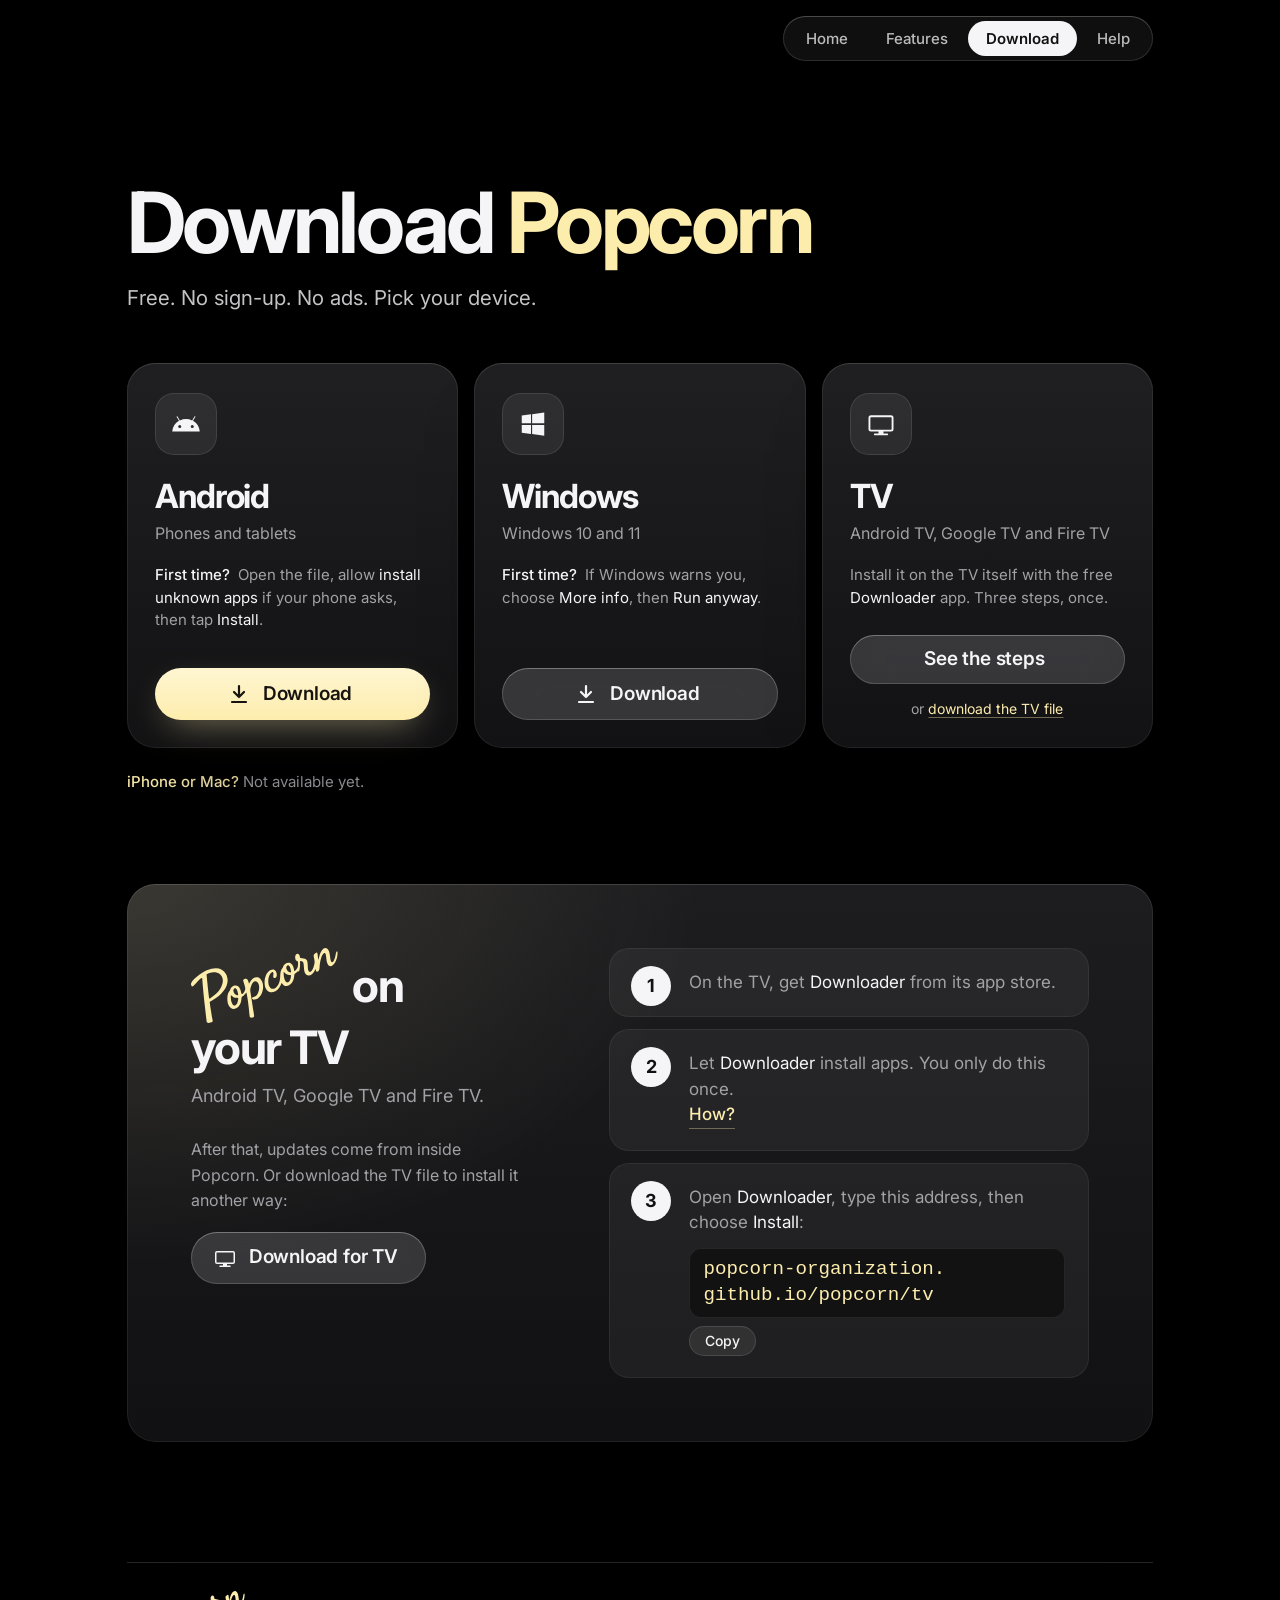
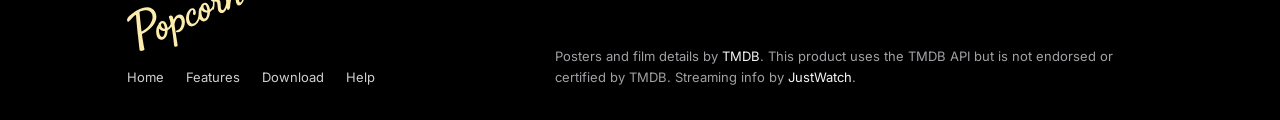
==== commit 4c81e802: "Website: streaming-service look - a big trending film picture on every page, trending cards that til" ====
--- a/docs/download/index.html
+++ b/docs/download/index.html
@@ -5,7 +5,7 @@
 <meta name="viewport" content="width=device-width, initial-scale=1, viewport-fit=cover">
 <title>Download Popcorn</title>
 <meta name="description" content="Download Popcorn for Android, Windows, Android TV, Google TV and Fire TV. Free, no sign-up, no ads.">
-<meta name="theme-color" content="#0b0a09">
+<meta name="theme-color" content="#000000">
 <meta name="color-scheme" content="dark">
 <meta property="og:title" content="Download Popcorn">
 <meta property="og:description" content="Free for Android, Windows and TV. No sign-up, no ads.">
@@ -13,9 +13,9 @@
 <link rel="icon" type="image/png" sizes="192x192" href="../assets/favicon.png?v=2">
 <link rel="preconnect" href="https://fonts.googleapis.com">
 <link rel="preconnect" href="https://fonts.gstatic.com" crossorigin>
-<link href="https://fonts.googleapis.com/css2?family=Outfit:wght@300;400;500;600&display=swap" rel="stylesheet">
+<link href="https://fonts.googleapis.com/css2?family=Inter:wght@400;500;600;700&display=swap" rel="stylesheet">
 <link rel="stylesheet" href="../assets/site.css?v=6">
-<link rel="stylesheet" href="../assets/ui.css?v=1">
+<link rel="stylesheet" href="../assets/ui.css?v=3">
 <style>
   /* The three devices as glass cards side by side (stacked on phones):
      each its icon, name, what it runs on, the first-time tip and the
@@ -35,18 +35,14 @@
   .plat .get a { width: 100%; justify-content: center; }
   .plat .more-link { margin: 14px 0 0; text-align: center; font-size: 14px; color: var(--dim); }
   .plat .more-link a { color: var(--cream); text-underline-offset: 3px; text-decoration-color: rgba(253, 237, 173, 0.4); }
-  .plat .this-tag {
-    display: none; position: absolute; top: 26px; right: 24px;
-    padding: 7px 11px; border-radius: 999px;
-    font: 500 11px/1 var(--body); letter-spacing: 0.14em; text-transform: uppercase;
-    color: var(--cream); background: rgba(253, 237, 173, 0.1); box-shadow: inset 0 0 0 1px rgba(253, 237, 173, 0.2);
-  }
-  .plat.this .this-tag { display: inline-block; }
   .plat.this {
     background: radial-gradient(100% 70% at 50% 0%, rgba(253, 237, 173, 0.13), transparent 70%), linear-gradient(180deg, rgba(255, 255, 255, 0.08), rgba(255, 255, 255, 0.025));
     box-shadow: inset 0 0 0 1px rgba(253, 237, 173, 0.3), inset 0 1px 0 rgba(255, 255, 255, 0.12), 0 40px 100px -50px rgba(253, 237, 173, 0.35);
   }
   .plat.this .pico { color: var(--ink); background: linear-gradient(180deg, #fff4c8, var(--cream)); box-shadow: 0 10px 30px -10px rgba(253, 237, 173, 0.6); }
+  .intro .version { margin: 10px 0 0; font-size: 15px; color: var(--dim); }
+  .intro .version b { color: var(--paper); font-weight: 500; }
+  .intro .version:empty { display: none; }
   .apple { margin: 22px 0 0; font-size: 15px; color: var(--dim); }
   .apple b { color: var(--cream); font-weight: 500; }
   @media (max-width: 899px) {
@@ -92,13 +88,12 @@
   </header>
   <div class="wrap">
     <div class="intro">
-      <p class="eyebrow" data-version>Latest version</p>
       <h1>Download <span>Popcorn</span></h1>
       <p>Free. No sign-up. No ads. Pick your device.</p>
+      <p class="version" data-version></p>
     </div>
     <div class="platforms" data-get>
       <article class="plat card" data-plat="android">
-        <span class="this-tag">This device</span>
         <span class="pico"><svg aria-hidden="true"><use href="#i-android"/></svg></span>
         <h2>Android</h2>
         <p class="kind">Phones and tablets</p>
@@ -106,7 +101,6 @@
         <div class="get"><a class="first" data-os="android" href="https://github.com/popcorn-organization/popcorn/releases/latest/download/Popcorn-Android.apk"><svg><use href="#i-down"/></svg><span><strong>Download</strong><small data-size="android"></small></span></a></div>
       </article>
       <article class="plat card" data-plat="windows">
-        <span class="this-tag">This device</span>
         <span class="pico"><svg aria-hidden="true"><use href="#i-windows"/></svg></span>
         <h2>Windows</h2>
         <p class="kind">Windows 10 and 11</p>
@@ -114,7 +108,6 @@
         <div class="get"><a class="second" data-os="windows" href="https://github.com/popcorn-organization/popcorn/releases/latest/download/Popcorn-Windows-Setup.exe"><svg><use href="#i-down"/></svg><span><strong>Download</strong><small data-size="windows"></small></span></a></div>
       </article>
       <article class="plat card" data-plat="tv">
-        <span class="this-tag">This device</span>
         <span class="pico"><svg aria-hidden="true"><use href="#i-tv"/></svg></span>
         <h2>TV</h2>
         <p class="kind">Android TV, Google TV and Fire TV</p>
@@ -130,7 +123,6 @@
 <main class="wrap">
   <section class="tvcard card tint" id="tv" data-rise>
     <div>
-      <p class="eyebrow">On your TV</p>
       <h2><img class="word" src="../assets/wordmark.svg" width="332" height="170" alt="Popcorn"> on your TV</h2>
       <p class="kind">Android TV, Google TV and Fire TV.</p>
       <p class="after">After that, updates come from inside Popcorn. Or download the TV file to install it another way:</p>
@@ -166,7 +158,7 @@
       if (!rel) return;
       var v = String(rel.tag_name || "").replace(/^v/, "");
       var day = new Intl.DateTimeFormat("en-GB", { timeZone: "Asia/Colombo", day: "numeric", month: "short", year: "numeric" }).format(new Date(rel.published_at));
-      document.querySelector("[data-version]").textContent = "Version " + v + " · " + day;
+      var line = document.querySelector("[data-version]"); var vb = document.createElement("b"); vb.textContent = "Version " + v; line.appendChild(vb); line.appendChild(document.createTextNode(" · Updated " + day));
       (rel.assets || []).forEach(function (a) {
         var key = /Android-TV/i.test(a.name) ? "tv" : /Android/i.test(a.name) ? "android"
           : /Windows/i.test(a.name) ? "windows" : null;
@@ -219,7 +211,7 @@
   });
 })();
 </script>
-<script src="../assets/wall.js?v=1"></script>
-<script src="../assets/nav.js?v=2"></script>
+<script src="../assets/wall.js?v=2"></script>
+<script src="../assets/nav.js?v=3"></script>
 </body>
 </html>
--- a/docs/assets/ui.css
+++ b/docs/assets/ui.css
@@ -1,9 +1,57 @@
-/* Depth for the inner pages, on top of site.css: glass cards, glows, a
-   floating bar and numbered step cards, so the pages read as an app's
-   showcase rather than plain text on a dark room. */
+/* The look shared by every page, in the manner of a streaming service's
+   pages: pure black, a clean grotesque type (the system's own on Apple
+   devices, Inter elsewhere), one big film picture at the top of each
+   page fading into the black, deep grey cards, and frosted glass for the
+   bar and the quieter buttons. Loaded after site.css on the inner pages,
+   and by the home page. */
 
-/* ── The bar floats over the page as it scrolls: the links in one frosted
-   pill, top right (the menu button on phones). ── */
+:root {
+  --night: #000;
+  --screen: #121214;
+  --rule: #262628;
+  --paper: #f5f5f7;
+  --dim: #a1a1a6;
+  --body: -apple-system, BlinkMacSystemFont, "SF Pro Display", "SF Pro Text", "Inter", "Segoe UI", system-ui, sans-serif;
+  --mono: ui-monospace, "SF Mono", "Cascadia Mono", Consolas, monospace;
+}
+html { background: #000; }
+body { font-weight: 400; }
+em { font-style: normal; }
+
+/* ── The big picture at the top of an inner page (wall.js puts it in):
+   a trending film's artwork, slowly settling, dark to the left and the
+   foot so the words read. It scrolls away with the page. ── */
+.backdrop {
+  position: absolute !important; top: 0; left: 0; right: 0;
+  height: 100vh !important; max-height: 1000px;
+  z-index: -1; overflow: hidden; pointer-events: none;
+}
+.backdrop .wall, .backdrop .frost { display: none; }
+.backdrop .pic {
+  position: absolute; inset: 0; width: 100%; height: 100%; max-width: none;
+  object-fit: cover; object-position: var(--x, 65%) 25%;
+  opacity: 0; transform: scale(1.08);
+  transition: opacity 1.4s ease, transform 12s cubic-bezier(0.2, 0.6, 0.2, 1);
+}
+.backdrop .pic.on { opacity: 0.85; transform: scale(1); }
+.backdrop::after {
+  content: ""; position: absolute; inset: 0;
+  background:
+    linear-gradient(0deg, #000 0%, rgba(0, 0, 0, 0.75) 26%, rgba(0, 0, 0, 0.25) 60%, rgba(0, 0, 0, 0.35) 100%),
+    linear-gradient(90deg, rgba(0, 0, 0, 0.88) 0%, rgba(0, 0, 0, 0.5) 38%, rgba(0, 0, 0, 0) 70%);
+}
+@media (orientation: portrait) {
+  .backdrop { height: 78vh !important; }
+  .backdrop .pic { object-position: var(--px, 60%) 0%; }
+  .backdrop::after {
+    background:
+      linear-gradient(0deg, #000 0%, rgba(0, 0, 0, 0.82) 35%, rgba(0, 0, 0, 0.35) 70%, rgba(0, 0, 0, 0.45) 100%);
+  }
+}
+@media (prefers-reduced-motion: reduce) { .backdrop .pic { transition: opacity 0.4s ease; transform: none; } }
+
+/* ── The bar floats over the page: the links in one frosted pill, top
+   right (the menu button on phones). ── */
 .top {
   position: fixed; top: 0; left: 0; right: 0; z-index: 30;
   padding-top: max(16px, env(safe-area-inset-top, 0px));
@@ -14,112 +62,107 @@
 @media (min-width: 601px) {
   .top nav {
     gap: 2px; padding: 5px; border-radius: 999px;
-    background: rgba(20, 18, 15, 0.55);
-    box-shadow: inset 0 0 0 1px rgba(255, 255, 255, 0.1), 0 16px 40px -18px rgba(0, 0, 0, 0.7);
-    -webkit-backdrop-filter: blur(22px) saturate(140%); backdrop-filter: blur(22px) saturate(140%);
+    background: rgba(30, 30, 32, 0.5);
+    box-shadow: inset 0 0 0 1px rgba(255, 255, 255, 0.12), inset 0 1px 0 rgba(255, 255, 255, 0.14), 0 16px 40px -18px rgba(0, 0, 0, 0.7);
+    -webkit-backdrop-filter: blur(24px) saturate(170%); backdrop-filter: blur(24px) saturate(170%);
     font-size: 15px;
   }
-  .top nav a { padding: 10px 18px; border-radius: 999px; color: var(--dim); transition: background 0.18s ease, color 0.18s ease; }
-  .top nav a:hover { color: var(--paper); background: rgba(255, 255, 255, 0.06); }
-  .top nav a[aria-current="page"] { box-shadow: none; color: var(--ink); background: var(--cream); font-weight: 600; }
+  .top nav a { padding: 10px 18px; border-radius: 999px; color: rgba(245, 245, 247, 0.75); transition: background 0.18s ease, color 0.18s ease; }
+  .top nav a:hover { color: var(--paper); background: rgba(255, 255, 255, 0.08); }
+  .top nav a[aria-current="page"] { box-shadow: none; color: #111; background: var(--paper); font-weight: 600; }
 }
 @media (max-width: 600px) {
-  .top { justify-content: flex-end; }
-  .menu { background: rgba(20, 18, 15, 0.6); }
+  .menu { background: rgba(30, 30, 32, 0.5); -webkit-backdrop-filter: blur(24px) saturate(170%); backdrop-filter: blur(24px) saturate(170%); }
+  .top nav { background: rgba(28, 28, 30, 0.88); }
   .band { padding-top: 56px; }
 }
 
-/* ── A glass card: frosted, a hairline edge lit from above, a deep soft
-   shadow. ── */
+/* ── A card: deep grey, a hairline edge lit from above, a soft shadow. ── */
 .card {
   position: relative;
-  border-radius: 30px;
-  background: linear-gradient(180deg, rgba(255, 255, 255, 0.075), rgba(255, 255, 255, 0.022));
+  border-radius: 28px;
+  background: linear-gradient(180deg, rgba(38, 38, 41, 0.82), rgba(22, 22, 24, 0.82));
   box-shadow:
-    inset 0 0 0 1px rgba(255, 255, 255, 0.08),
-    inset 0 1px 0 rgba(255, 255, 255, 0.1),
-    0 40px 90px -50px rgba(0, 0, 0, 0.9);
-  -webkit-backdrop-filter: blur(26px) saturate(130%);
-  backdrop-filter: blur(26px) saturate(130%);
+    inset 0 0 0 1px rgba(255, 255, 255, 0.07),
+    inset 0 1px 0 rgba(255, 255, 255, 0.08),
+    0 40px 90px -50px rgba(0, 0, 0, 0.95);
+  -webkit-backdrop-filter: blur(30px) saturate(150%);
+  backdrop-filter: blur(30px) saturate(150%);
 }
 /* Tinted with its picture's colour, glowing from the picture's side. */
 .card.tint {
   background:
-    radial-gradient(90% 110% at var(--at, 88% 50%), var(--tint, rgba(253, 237, 173, 0.14)), transparent 62%),
-    linear-gradient(180deg, rgba(255, 255, 255, 0.07), rgba(255, 255, 255, 0.02));
+    radial-gradient(90% 110% at var(--at, 88% 50%), var(--tint, rgba(253, 237, 173, 0.12)), transparent 62%),
+    linear-gradient(180deg, rgba(34, 34, 37, 0.85), rgba(20, 20, 22, 0.85));
 }
 
-/* ── A small label over a heading, in cream. ── */
-.eyebrow {
-  display: inline-flex; align-items: center; gap: 9px;
-  margin: 0 0 18px; padding: 7px 13px 7px 11px; border-radius: 999px;
-  font: 500 12px/1 var(--body); letter-spacing: 0.14em; text-transform: uppercase;
-  color: var(--cream); background: rgba(253, 237, 173, 0.08);
-  box-shadow: inset 0 0 0 1px rgba(253, 237, 173, 0.18);
-}
-.eyebrow::before { content: ""; width: 6px; height: 6px; border-radius: 50%; background: var(--cream); box-shadow: 0 0 10px var(--cream); }
-
-/* ── Lists with a cream tick in a ring, not dashes. ── */
+/* ── Lists with a tick in a ring, not dashes. ── */
 ul.ticks { margin: 24px 0 0; padding: 0; list-style: none; display: grid; gap: 13px; color: var(--dim); font-size: 17px; line-height: 1.5; }
 ul.ticks li { position: relative; padding-left: 36px; }
 ul.ticks li::before {
-  content: ""; position: absolute; left: 0; top: 0.08em; width: 24px; height: 24px; border-radius: 50%;
+  content: ""; position: absolute; left: 0; top: 0.06em; width: 24px; height: 24px; border-radius: 50%;
   background: rgba(253, 237, 173, 0.1) url("data:image/svg+xml,%3Csvg xmlns='http://www.w3.org/2000/svg' viewBox='0 0 24 24' fill='none' stroke='%23fdedad' stroke-width='2.6' stroke-linecap='round' stroke-linejoin='round'%3E%3Cpath d='M6.5 12.5l3.8 3.8 7.2-8.3'/%3E%3C/svg%3E") center / 15px no-repeat;
-  box-shadow: inset 0 0 0 1px rgba(253, 237, 173, 0.22);
 }
 
 /* ── Steps as numbered cards (the TV install). ── */
 ol.stepcards { margin: 0; padding: 0; list-style: none; counter-reset: s; display: grid; gap: 12px; }
 ol.stepcards > li {
   counter-increment: s; position: relative;
-  padding: 22px 24px 22px 80px; border-radius: 22px;
-  background: rgba(255, 255, 255, 0.045); box-shadow: inset 0 0 0 1px rgba(255, 255, 255, 0.08);
+  padding: 22px 24px 22px 80px; border-radius: 20px;
+  background: rgba(255, 255, 255, 0.05); box-shadow: inset 0 0 0 1px rgba(255, 255, 255, 0.06);
   color: var(--dim); font-size: 17px; line-height: 1.5;
 }
 ol.stepcards > li::before {
   content: counter(s); position: absolute; left: 22px; top: 18px;
   width: 40px; height: 40px; border-radius: 50%; display: grid; place-items: center;
-  font: 600 18px/1 var(--body); color: var(--ink);
-  background: linear-gradient(180deg, #fff4c8, var(--cream));
-  box-shadow: 0 8px 24px -8px rgba(253, 237, 173, 0.6);
+  font: 700 18px/1 var(--body); color: #111; background: var(--paper);
 }
-ol.stepcards em { color: var(--paper); }
+ol.stepcards em { color: var(--paper); font-style: normal; }
 ol.stepcards .copyline { margin-top: 12px; }
 ol.stepcards .address {
   display: inline-block; padding: 9px 14px; border-radius: 12px;
-  background: rgba(0, 0, 0, 0.35); box-shadow: inset 0 0 0 1px rgba(253, 237, 173, 0.2);
+  background: rgba(0, 0, 0, 0.45); box-shadow: inset 0 0 0 1px rgba(255, 255, 255, 0.08);
   -webkit-user-select: text; user-select: text;
 }
+.address .nw { white-space: nowrap; }
 @media (max-width: 560px) {
   ol.stepcards > li { padding: 18px 18px 18px 64px; font-size: 16px; }
   ol.stepcards > li::before { left: 16px; top: 16px; width: 34px; height: 34px; font-size: 16px; }
   ol.stepcards .address { font-size: 15px; }
 }
+@media (max-width: 360px) {
+  .tvcard { padding: 20px 16px !important; }
+  ol.stepcards > li { padding: 16px 14px 16px 58px; }
+  ol.stepcards > li::before { left: 12px; }
+  ol.stepcards .address { font-size: 14px; padding: 8px 10px; }
+}
 
-/* ── The opening of a page: bigger words, a cream glow behind them. ── */
-.intro h1 { font-size: clamp(44px, 6.6vw, 88px); line-height: 1.0; letter-spacing: -0.035em; }
-.intro p { color: rgba(243, 239, 230, 0.78); }
-.intro { position: relative; isolation: isolate; }
-.intro::before {
-  content: ""; position: absolute; z-index: -1; left: -12%; top: 0; width: 80%; height: 100%;
-  background: radial-gradient(closest-side, rgba(253, 237, 173, 0.13), transparent);
-  pointer-events: none;
-}
-h2 { font-size: clamp(30px, 3.6vw, 48px); line-height: 1.08; letter-spacing: -0.028em; }
+/* ── Big, tight, bold headings. ── */
+.intro h1 { font-size: clamp(44px, 6.6vw, 92px); line-height: 1.0; font-weight: 700; letter-spacing: -0.04em; }
+.intro p { color: rgba(245, 245, 247, 0.8); }
+h2 { font-size: clamp(30px, 3.6vw, 50px); line-height: 1.06; font-weight: 700; letter-spacing: -0.032em; }
 h2 span { color: var(--cream); }
+h3 { font-weight: 600; letter-spacing: -0.01em; }
 @media (max-width: 560px) {
-  .intro { padding-top: 36px; }
-  .intro h1 { font-size: clamp(40px, 11.5vw, 52px); }
+  .intro { padding-top: 40px; }
+  .intro h1 { font-size: clamp(40px, 11.5vw, 54px); }
   h2 { font-size: 30px; }
 }
 
-/* ── Buttons a touch livelier. ── */
-.get a.first { background: linear-gradient(180deg, #fff4c8, var(--cream)); }
-.get a.first:hover { box-shadow: 0 18px 44px -12px rgba(253, 237, 173, 0.75); }
-.get a.second:hover { transform: translateY(-1px); }
+/* ── Buttons: a solid cream pill, or frosted glass. ── */
+.get a { transition: background 0.2s ease, transform 0.2s ease, box-shadow 0.2s ease; }
+.get a strong { font-weight: 600; }
+.get a.first { background: linear-gradient(180deg, #fff6d2, var(--cream)); }
+.get a.first:hover, .get a.second:hover { transform: scale(1.03); }
+.get a.second {
+  background: rgba(255, 255, 255, 0.14);
+  box-shadow: inset 0 0 0 1px rgba(255, 255, 255, 0.16), inset 0 1px 0 rgba(255, 255, 255, 0.18);
+  -webkit-backdrop-filter: blur(20px) saturate(160%); backdrop-filter: blur(20px) saturate(160%);
+}
+.get a.second:hover { background: rgba(255, 255, 255, 0.22); }
 
 /* ── The foot: the logo over the links, the credits beside. ── */
-.foot { align-items: flex-end; border-top-color: rgba(255, 255, 255, 0.08); }
+.foot { align-items: flex-end; border-top-color: var(--rule); }
 .foot .brand { display: grid; gap: 16px; }
 .foot .brand img { width: 118px; height: auto; }
 .foot nav a { opacity: 0.85; }
@@ -131,8 +174,9 @@
 .rise { transition: opacity 0.9s ease, transform 0.9s cubic-bezier(0.2, 0.7, 0.2, 1); }
 @media (prefers-reduced-motion: reduce) { .pre { opacity: 1; transform: none; } }
 
-/* The TV address breaks only after ".io/", never at its hyphen. */
-.address .nw { white-space: nowrap; }
+/* Card grids never grow wider than their card on phones. */
+.tvcard { grid-template-columns: minmax(0, 1fr); }
+.tvcard > *, .feature > *, .plat > * { min-width: 0; }
 
 /* Phones: each device card's icon beside its name, to keep them short. */
 @media (max-width: 899px) {
@@ -142,16 +186,3 @@
   .plat .kind { align-self: start; margin-top: 2px !important; font-size: 15px !important; }
   .plat .tip, .plat .get, .plat .more-link { grid-column: 1 / -1; }
 }
-
-/* Card grids never grow wider than their card on phones. */
-.tvcard { grid-template-columns: minmax(0, 1fr); }
-.tvcard > *, .feature > *, .plat > * { min-width: 0; }
-ol.stepcards em { font-style: normal; }
-
-/* The smallest phones: a little less padding around the steps. */
-@media (max-width: 360px) {
-  .tvcard { padding: 20px 16px !important; }
-  ol.stepcards > li { padding: 16px 14px 16px 58px; }
-  ol.stepcards > li::before { left: 12px; }
-  ol.stepcards .address { font-size: 14px; padding: 8px 10px; }
-}
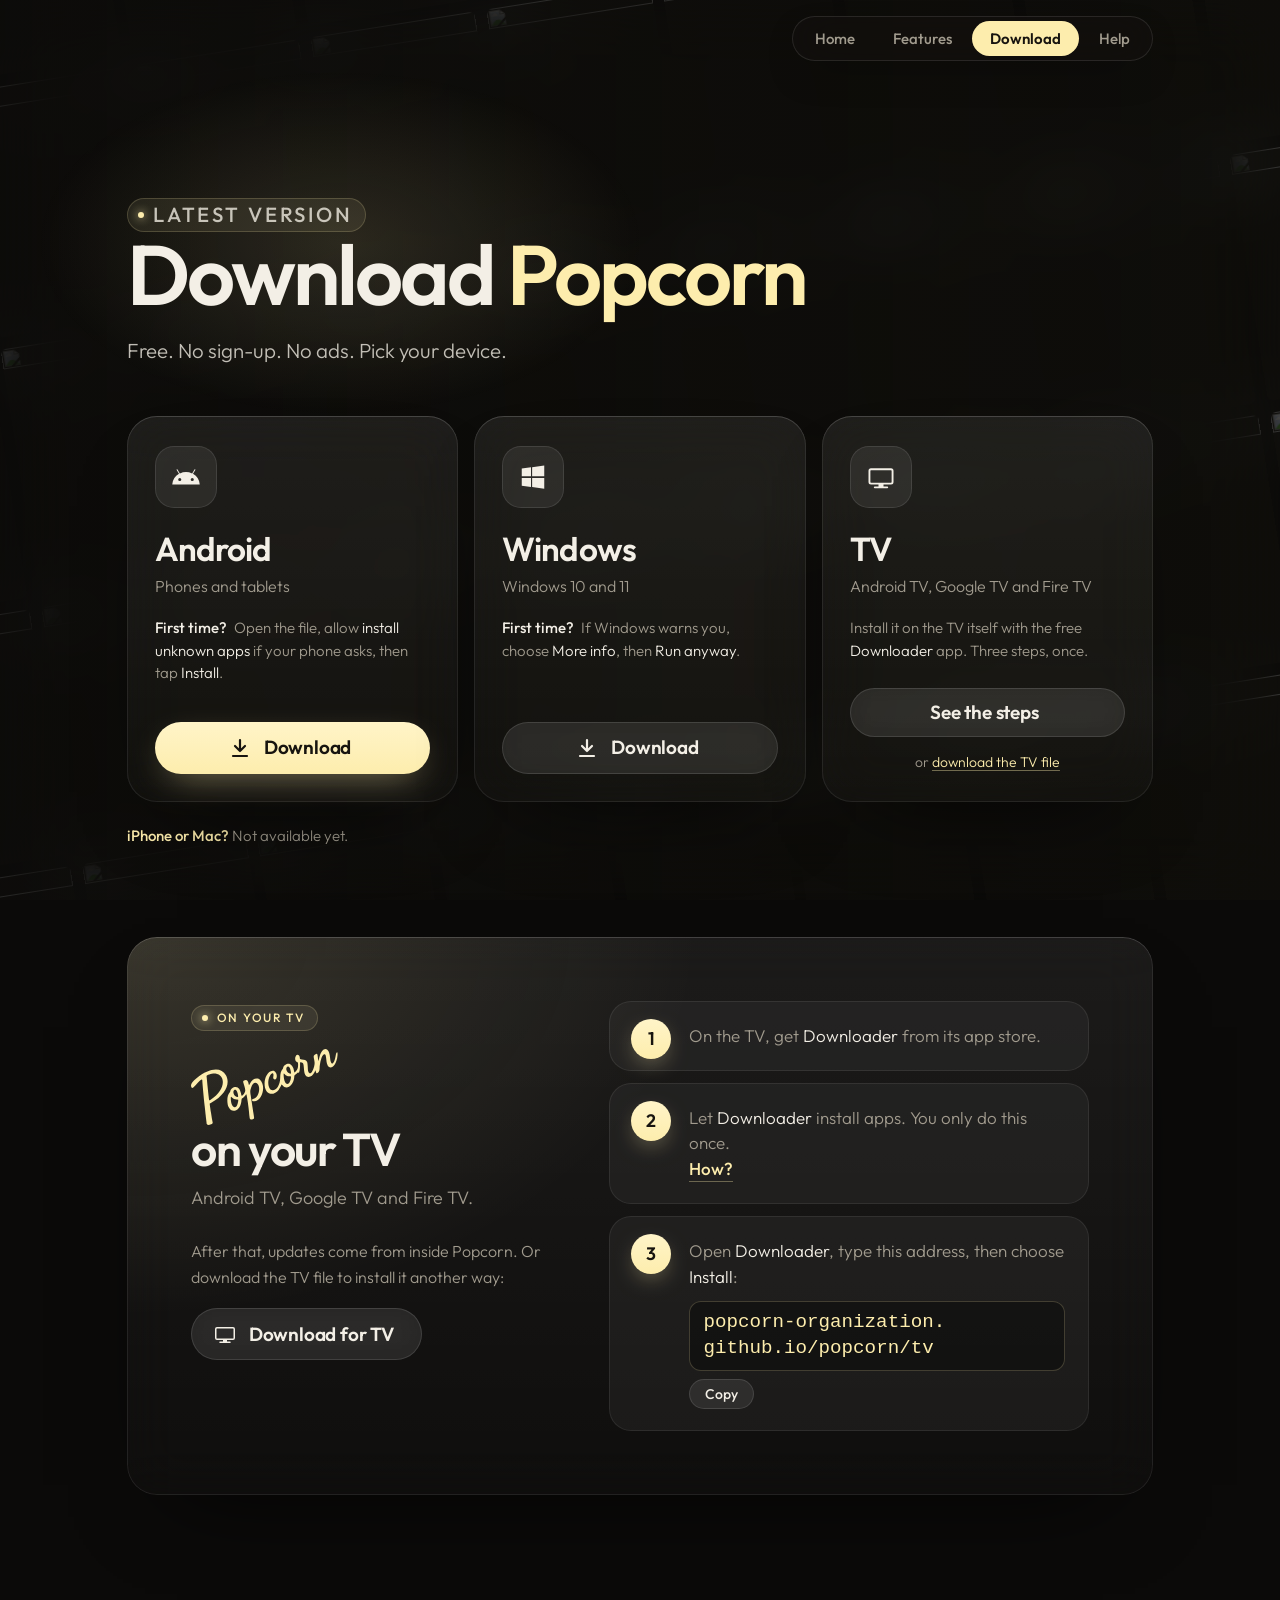
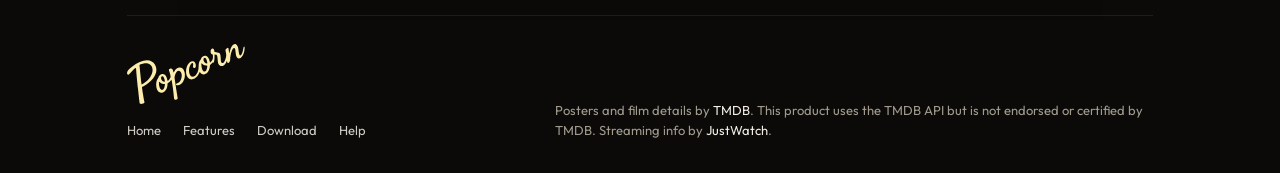
==== commit 0d2956ea: "Revert "Website: streaming-service look - a big trending film picture on every page, trending cards " ====
--- a/docs/download/index.html
+++ b/docs/download/index.html
@@ -5,7 +5,7 @@
 <meta name="viewport" content="width=device-width, initial-scale=1, viewport-fit=cover">
 <title>Download Popcorn</title>
 <meta name="description" content="Download Popcorn for Android, Windows, Android TV, Google TV and Fire TV. Free, no sign-up, no ads.">
-<meta name="theme-color" content="#000000">
+<meta name="theme-color" content="#0b0a09">
 <meta name="color-scheme" content="dark">
 <meta property="og:title" content="Download Popcorn">
 <meta property="og:description" content="Free for Android, Windows and TV. No sign-up, no ads.">
@@ -13,9 +13,9 @@
 <link rel="icon" type="image/png" sizes="192x192" href="../assets/favicon.png?v=2">
 <link rel="preconnect" href="https://fonts.googleapis.com">
 <link rel="preconnect" href="https://fonts.gstatic.com" crossorigin>
-<link href="https://fonts.googleapis.com/css2?family=Inter:wght@400;500;600;700&display=swap" rel="stylesheet">
+<link href="https://fonts.googleapis.com/css2?family=Outfit:wght@300;400;500;600&display=swap" rel="stylesheet">
 <link rel="stylesheet" href="../assets/site.css?v=6">
-<link rel="stylesheet" href="../assets/ui.css?v=3">
+<link rel="stylesheet" href="../assets/ui.css?v=1">
 <style>
   /* The three devices as glass cards side by side (stacked on phones):
      each its icon, name, what it runs on, the first-time tip and the
@@ -35,14 +35,18 @@
   .plat .get a { width: 100%; justify-content: center; }
   .plat .more-link { margin: 14px 0 0; text-align: center; font-size: 14px; color: var(--dim); }
   .plat .more-link a { color: var(--cream); text-underline-offset: 3px; text-decoration-color: rgba(253, 237, 173, 0.4); }
+  .plat .this-tag {
+    display: none; position: absolute; top: 26px; right: 24px;
+    padding: 7px 11px; border-radius: 999px;
+    font: 500 11px/1 var(--body); letter-spacing: 0.14em; text-transform: uppercase;
+    color: var(--cream); background: rgba(253, 237, 173, 0.1); box-shadow: inset 0 0 0 1px rgba(253, 237, 173, 0.2);
+  }
+  .plat.this .this-tag { display: inline-block; }
   .plat.this {
     background: radial-gradient(100% 70% at 50% 0%, rgba(253, 237, 173, 0.13), transparent 70%), linear-gradient(180deg, rgba(255, 255, 255, 0.08), rgba(255, 255, 255, 0.025));
     box-shadow: inset 0 0 0 1px rgba(253, 237, 173, 0.3), inset 0 1px 0 rgba(255, 255, 255, 0.12), 0 40px 100px -50px rgba(253, 237, 173, 0.35);
   }
   .plat.this .pico { color: var(--ink); background: linear-gradient(180deg, #fff4c8, var(--cream)); box-shadow: 0 10px 30px -10px rgba(253, 237, 173, 0.6); }
-  .intro .version { margin: 10px 0 0; font-size: 15px; color: var(--dim); }
-  .intro .version b { color: var(--paper); font-weight: 500; }
-  .intro .version:empty { display: none; }
   .apple { margin: 22px 0 0; font-size: 15px; color: var(--dim); }
   .apple b { color: var(--cream); font-weight: 500; }
   @media (max-width: 899px) {
@@ -88,12 +92,13 @@
   </header>
   <div class="wrap">
     <div class="intro">
+      <p class="eyebrow" data-version>Latest version</p>
       <h1>Download <span>Popcorn</span></h1>
       <p>Free. No sign-up. No ads. Pick your device.</p>
-      <p class="version" data-version></p>
     </div>
     <div class="platforms" data-get>
       <article class="plat card" data-plat="android">
+        <span class="this-tag">This device</span>
         <span class="pico"><svg aria-hidden="true"><use href="#i-android"/></svg></span>
         <h2>Android</h2>
         <p class="kind">Phones and tablets</p>
@@ -101,6 +106,7 @@
         <div class="get"><a class="first" data-os="android" href="https://github.com/popcorn-organization/popcorn/releases/latest/download/Popcorn-Android.apk"><svg><use href="#i-down"/></svg><span><strong>Download</strong><small data-size="android"></small></span></a></div>
       </article>
       <article class="plat card" data-plat="windows">
+        <span class="this-tag">This device</span>
         <span class="pico"><svg aria-hidden="true"><use href="#i-windows"/></svg></span>
         <h2>Windows</h2>
         <p class="kind">Windows 10 and 11</p>
@@ -108,6 +114,7 @@
         <div class="get"><a class="second" data-os="windows" href="https://github.com/popcorn-organization/popcorn/releases/latest/download/Popcorn-Windows-Setup.exe"><svg><use href="#i-down"/></svg><span><strong>Download</strong><small data-size="windows"></small></span></a></div>
       </article>
       <article class="plat card" data-plat="tv">
+        <span class="this-tag">This device</span>
         <span class="pico"><svg aria-hidden="true"><use href="#i-tv"/></svg></span>
         <h2>TV</h2>
         <p class="kind">Android TV, Google TV and Fire TV</p>
@@ -123,6 +130,7 @@
 <main class="wrap">
   <section class="tvcard card tint" id="tv" data-rise>
     <div>
+      <p class="eyebrow">On your TV</p>
       <h2><img class="word" src="../assets/wordmark.svg" width="332" height="170" alt="Popcorn"> on your TV</h2>
       <p class="kind">Android TV, Google TV and Fire TV.</p>
       <p class="after">After that, updates come from inside Popcorn. Or download the TV file to install it another way:</p>
@@ -158,7 +166,7 @@
       if (!rel) return;
       var v = String(rel.tag_name || "").replace(/^v/, "");
       var day = new Intl.DateTimeFormat("en-GB", { timeZone: "Asia/Colombo", day: "numeric", month: "short", year: "numeric" }).format(new Date(rel.published_at));
-      var line = document.querySelector("[data-version]"); var vb = document.createElement("b"); vb.textContent = "Version " + v; line.appendChild(vb); line.appendChild(document.createTextNode(" · Updated " + day));
+      document.querySelector("[data-version]").textContent = "Version " + v + " · " + day;
       (rel.assets || []).forEach(function (a) {
         var key = /Android-TV/i.test(a.name) ? "tv" : /Android/i.test(a.name) ? "android"
           : /Windows/i.test(a.name) ? "windows" : null;
@@ -211,7 +219,7 @@
   });
 })();
 </script>
-<script src="../assets/wall.js?v=2"></script>
-<script src="../assets/nav.js?v=3"></script>
+<script src="../assets/wall.js?v=1"></script>
+<script src="../assets/nav.js?v=2"></script>
 </body>
 </html>
--- a/docs/assets/ui.css
+++ b/docs/assets/ui.css
@@ -1,57 +1,9 @@
-/* The look shared by every page, in the manner of a streaming service's
-   pages: pure black, a clean grotesque type (the system's own on Apple
-   devices, Inter elsewhere), one big film picture at the top of each
-   page fading into the black, deep grey cards, and frosted glass for the
-   bar and the quieter buttons. Loaded after site.css on the inner pages,
-   and by the home page. */
+/* Depth for the inner pages, on top of site.css: glass cards, glows, a
+   floating bar and numbered step cards, so the pages read as an app's
+   showcase rather than plain text on a dark room. */
 
-:root {
-  --night: #000;
-  --screen: #121214;
-  --rule: #262628;
-  --paper: #f5f5f7;
-  --dim: #a1a1a6;
-  --body: -apple-system, BlinkMacSystemFont, "SF Pro Display", "SF Pro Text", "Inter", "Segoe UI", system-ui, sans-serif;
-  --mono: ui-monospace, "SF Mono", "Cascadia Mono", Consolas, monospace;
-}
-html { background: #000; }
-body { font-weight: 400; }
-em { font-style: normal; }
-
-/* ── The big picture at the top of an inner page (wall.js puts it in):
-   a trending film's artwork, slowly settling, dark to the left and the
-   foot so the words read. It scrolls away with the page. ── */
-.backdrop {
-  position: absolute !important; top: 0; left: 0; right: 0;
-  height: 100vh !important; max-height: 1000px;
-  z-index: -1; overflow: hidden; pointer-events: none;
-}
-.backdrop .wall, .backdrop .frost { display: none; }
-.backdrop .pic {
-  position: absolute; inset: 0; width: 100%; height: 100%; max-width: none;
-  object-fit: cover; object-position: var(--x, 65%) 25%;
-  opacity: 0; transform: scale(1.08);
-  transition: opacity 1.4s ease, transform 12s cubic-bezier(0.2, 0.6, 0.2, 1);
-}
-.backdrop .pic.on { opacity: 0.85; transform: scale(1); }
-.backdrop::after {
-  content: ""; position: absolute; inset: 0;
-  background:
-    linear-gradient(0deg, #000 0%, rgba(0, 0, 0, 0.75) 26%, rgba(0, 0, 0, 0.25) 60%, rgba(0, 0, 0, 0.35) 100%),
-    linear-gradient(90deg, rgba(0, 0, 0, 0.88) 0%, rgba(0, 0, 0, 0.5) 38%, rgba(0, 0, 0, 0) 70%);
-}
-@media (orientation: portrait) {
-  .backdrop { height: 78vh !important; }
-  .backdrop .pic { object-position: var(--px, 60%) 0%; }
-  .backdrop::after {
-    background:
-      linear-gradient(0deg, #000 0%, rgba(0, 0, 0, 0.82) 35%, rgba(0, 0, 0, 0.35) 70%, rgba(0, 0, 0, 0.45) 100%);
-  }
-}
-@media (prefers-reduced-motion: reduce) { .backdrop .pic { transition: opacity 0.4s ease; transform: none; } }
-
-/* ── The bar floats over the page: the links in one frosted pill, top
-   right (the menu button on phones). ── */
+/* ── The bar floats over the page as it scrolls: the links in one frosted
+   pill, top right (the menu button on phones). ── */
 .top {
   position: fixed; top: 0; left: 0; right: 0; z-index: 30;
   padding-top: max(16px, env(safe-area-inset-top, 0px));
@@ -62,107 +14,112 @@
 @media (min-width: 601px) {
   .top nav {
     gap: 2px; padding: 5px; border-radius: 999px;
-    background: rgba(30, 30, 32, 0.5);
-    box-shadow: inset 0 0 0 1px rgba(255, 255, 255, 0.12), inset 0 1px 0 rgba(255, 255, 255, 0.14), 0 16px 40px -18px rgba(0, 0, 0, 0.7);
-    -webkit-backdrop-filter: blur(24px) saturate(170%); backdrop-filter: blur(24px) saturate(170%);
+    background: rgba(20, 18, 15, 0.55);
+    box-shadow: inset 0 0 0 1px rgba(255, 255, 255, 0.1), 0 16px 40px -18px rgba(0, 0, 0, 0.7);
+    -webkit-backdrop-filter: blur(22px) saturate(140%); backdrop-filter: blur(22px) saturate(140%);
     font-size: 15px;
   }
-  .top nav a { padding: 10px 18px; border-radius: 999px; color: rgba(245, 245, 247, 0.75); transition: background 0.18s ease, color 0.18s ease; }
-  .top nav a:hover { color: var(--paper); background: rgba(255, 255, 255, 0.08); }
-  .top nav a[aria-current="page"] { box-shadow: none; color: #111; background: var(--paper); font-weight: 600; }
+  .top nav a { padding: 10px 18px; border-radius: 999px; color: var(--dim); transition: background 0.18s ease, color 0.18s ease; }
+  .top nav a:hover { color: var(--paper); background: rgba(255, 255, 255, 0.06); }
+  .top nav a[aria-current="page"] { box-shadow: none; color: var(--ink); background: var(--cream); font-weight: 600; }
 }
 @media (max-width: 600px) {
-  .menu { background: rgba(30, 30, 32, 0.5); -webkit-backdrop-filter: blur(24px) saturate(170%); backdrop-filter: blur(24px) saturate(170%); }
-  .top nav { background: rgba(28, 28, 30, 0.88); }
+  .top { justify-content: flex-end; }
+  .menu { background: rgba(20, 18, 15, 0.6); }
   .band { padding-top: 56px; }
 }
 
-/* ── A card: deep grey, a hairline edge lit from above, a soft shadow. ── */
+/* ── A glass card: frosted, a hairline edge lit from above, a deep soft
+   shadow. ── */
 .card {
   position: relative;
-  border-radius: 28px;
-  background: linear-gradient(180deg, rgba(38, 38, 41, 0.82), rgba(22, 22, 24, 0.82));
+  border-radius: 30px;
+  background: linear-gradient(180deg, rgba(255, 255, 255, 0.075), rgba(255, 255, 255, 0.022));
   box-shadow:
-    inset 0 0 0 1px rgba(255, 255, 255, 0.07),
-    inset 0 1px 0 rgba(255, 255, 255, 0.08),
-    0 40px 90px -50px rgba(0, 0, 0, 0.95);
-  -webkit-backdrop-filter: blur(30px) saturate(150%);
-  backdrop-filter: blur(30px) saturate(150%);
+    inset 0 0 0 1px rgba(255, 255, 255, 0.08),
+    inset 0 1px 0 rgba(255, 255, 255, 0.1),
+    0 40px 90px -50px rgba(0, 0, 0, 0.9);
+  -webkit-backdrop-filter: blur(26px) saturate(130%);
+  backdrop-filter: blur(26px) saturate(130%);
 }
 /* Tinted with its picture's colour, glowing from the picture's side. */
 .card.tint {
   background:
-    radial-gradient(90% 110% at var(--at, 88% 50%), var(--tint, rgba(253, 237, 173, 0.12)), transparent 62%),
-    linear-gradient(180deg, rgba(34, 34, 37, 0.85), rgba(20, 20, 22, 0.85));
+    radial-gradient(90% 110% at var(--at, 88% 50%), var(--tint, rgba(253, 237, 173, 0.14)), transparent 62%),
+    linear-gradient(180deg, rgba(255, 255, 255, 0.07), rgba(255, 255, 255, 0.02));
 }
 
-/* ── Lists with a tick in a ring, not dashes. ── */
+/* ── A small label over a heading, in cream. ── */
+.eyebrow {
+  display: inline-flex; align-items: center; gap: 9px;
+  margin: 0 0 18px; padding: 7px 13px 7px 11px; border-radius: 999px;
+  font: 500 12px/1 var(--body); letter-spacing: 0.14em; text-transform: uppercase;
+  color: var(--cream); background: rgba(253, 237, 173, 0.08);
+  box-shadow: inset 0 0 0 1px rgba(253, 237, 173, 0.18);
+}
+.eyebrow::before { content: ""; width: 6px; height: 6px; border-radius: 50%; background: var(--cream); box-shadow: 0 0 10px var(--cream); }
+
+/* ── Lists with a cream tick in a ring, not dashes. ── */
 ul.ticks { margin: 24px 0 0; padding: 0; list-style: none; display: grid; gap: 13px; color: var(--dim); font-size: 17px; line-height: 1.5; }
 ul.ticks li { position: relative; padding-left: 36px; }
 ul.ticks li::before {
-  content: ""; position: absolute; left: 0; top: 0.06em; width: 24px; height: 24px; border-radius: 50%;
+  content: ""; position: absolute; left: 0; top: 0.08em; width: 24px; height: 24px; border-radius: 50%;
   background: rgba(253, 237, 173, 0.1) url("data:image/svg+xml,%3Csvg xmlns='http://www.w3.org/2000/svg' viewBox='0 0 24 24' fill='none' stroke='%23fdedad' stroke-width='2.6' stroke-linecap='round' stroke-linejoin='round'%3E%3Cpath d='M6.5 12.5l3.8 3.8 7.2-8.3'/%3E%3C/svg%3E") center / 15px no-repeat;
+  box-shadow: inset 0 0 0 1px rgba(253, 237, 173, 0.22);
 }
 
 /* ── Steps as numbered cards (the TV install). ── */
 ol.stepcards { margin: 0; padding: 0; list-style: none; counter-reset: s; display: grid; gap: 12px; }
 ol.stepcards > li {
   counter-increment: s; position: relative;
-  padding: 22px 24px 22px 80px; border-radius: 20px;
-  background: rgba(255, 255, 255, 0.05); box-shadow: inset 0 0 0 1px rgba(255, 255, 255, 0.06);
+  padding: 22px 24px 22px 80px; border-radius: 22px;
+  background: rgba(255, 255, 255, 0.045); box-shadow: inset 0 0 0 1px rgba(255, 255, 255, 0.08);
   color: var(--dim); font-size: 17px; line-height: 1.5;
 }
 ol.stepcards > li::before {
   content: counter(s); position: absolute; left: 22px; top: 18px;
   width: 40px; height: 40px; border-radius: 50%; display: grid; place-items: center;
-  font: 700 18px/1 var(--body); color: #111; background: var(--paper);
+  font: 600 18px/1 var(--body); color: var(--ink);
+  background: linear-gradient(180deg, #fff4c8, var(--cream));
+  box-shadow: 0 8px 24px -8px rgba(253, 237, 173, 0.6);
 }
-ol.stepcards em { color: var(--paper); font-style: normal; }
+ol.stepcards em { color: var(--paper); }
 ol.stepcards .copyline { margin-top: 12px; }
 ol.stepcards .address {
   display: inline-block; padding: 9px 14px; border-radius: 12px;
-  background: rgba(0, 0, 0, 0.45); box-shadow: inset 0 0 0 1px rgba(255, 255, 255, 0.08);
+  background: rgba(0, 0, 0, 0.35); box-shadow: inset 0 0 0 1px rgba(253, 237, 173, 0.2);
   -webkit-user-select: text; user-select: text;
 }
-.address .nw { white-space: nowrap; }
 @media (max-width: 560px) {
   ol.stepcards > li { padding: 18px 18px 18px 64px; font-size: 16px; }
   ol.stepcards > li::before { left: 16px; top: 16px; width: 34px; height: 34px; font-size: 16px; }
   ol.stepcards .address { font-size: 15px; }
 }
-@media (max-width: 360px) {
-  .tvcard { padding: 20px 16px !important; }
-  ol.stepcards > li { padding: 16px 14px 16px 58px; }
-  ol.stepcards > li::before { left: 12px; }
-  ol.stepcards .address { font-size: 14px; padding: 8px 10px; }
+
+/* ── The opening of a page: bigger words, a cream glow behind them. ── */
+.intro h1 { font-size: clamp(44px, 6.6vw, 88px); line-height: 1.0; letter-spacing: -0.035em; }
+.intro p { color: rgba(243, 239, 230, 0.78); }
+.intro { position: relative; isolation: isolate; }
+.intro::before {
+  content: ""; position: absolute; z-index: -1; left: -12%; top: 0; width: 80%; height: 100%;
+  background: radial-gradient(closest-side, rgba(253, 237, 173, 0.13), transparent);
+  pointer-events: none;
 }
-
-/* ── Big, tight, bold headings. ── */
-.intro h1 { font-size: clamp(44px, 6.6vw, 92px); line-height: 1.0; font-weight: 700; letter-spacing: -0.04em; }
-.intro p { color: rgba(245, 245, 247, 0.8); }
-h2 { font-size: clamp(30px, 3.6vw, 50px); line-height: 1.06; font-weight: 700; letter-spacing: -0.032em; }
+h2 { font-size: clamp(30px, 3.6vw, 48px); line-height: 1.08; letter-spacing: -0.028em; }
 h2 span { color: var(--cream); }
-h3 { font-weight: 600; letter-spacing: -0.01em; }
 @media (max-width: 560px) {
-  .intro { padding-top: 40px; }
-  .intro h1 { font-size: clamp(40px, 11.5vw, 54px); }
+  .intro { padding-top: 36px; }
+  .intro h1 { font-size: clamp(40px, 11.5vw, 52px); }
   h2 { font-size: 30px; }
 }
 
-/* ── Buttons: a solid cream pill, or frosted glass. ── */
-.get a { transition: background 0.2s ease, transform 0.2s ease, box-shadow 0.2s ease; }
-.get a strong { font-weight: 600; }
-.get a.first { background: linear-gradient(180deg, #fff6d2, var(--cream)); }
-.get a.first:hover, .get a.second:hover { transform: scale(1.03); }
-.get a.second {
-  background: rgba(255, 255, 255, 0.14);
-  box-shadow: inset 0 0 0 1px rgba(255, 255, 255, 0.16), inset 0 1px 0 rgba(255, 255, 255, 0.18);
-  -webkit-backdrop-filter: blur(20px) saturate(160%); backdrop-filter: blur(20px) saturate(160%);
-}
-.get a.second:hover { background: rgba(255, 255, 255, 0.22); }
+/* ── Buttons a touch livelier. ── */
+.get a.first { background: linear-gradient(180deg, #fff4c8, var(--cream)); }
+.get a.first:hover { box-shadow: 0 18px 44px -12px rgba(253, 237, 173, 0.75); }
+.get a.second:hover { transform: translateY(-1px); }
 
 /* ── The foot: the logo over the links, the credits beside. ── */
-.foot { align-items: flex-end; border-top-color: var(--rule); }
+.foot { align-items: flex-end; border-top-color: rgba(255, 255, 255, 0.08); }
 .foot .brand { display: grid; gap: 16px; }
 .foot .brand img { width: 118px; height: auto; }
 .foot nav a { opacity: 0.85; }
@@ -174,9 +131,8 @@
 .rise { transition: opacity 0.9s ease, transform 0.9s cubic-bezier(0.2, 0.7, 0.2, 1); }
 @media (prefers-reduced-motion: reduce) { .pre { opacity: 1; transform: none; } }
 
-/* Card grids never grow wider than their card on phones. */
-.tvcard { grid-template-columns: minmax(0, 1fr); }
-.tvcard > *, .feature > *, .plat > * { min-width: 0; }
+/* The TV address breaks only after ".io/", never at its hyphen. */
+.address .nw { white-space: nowrap; }
 
 /* Phones: each device card's icon beside its name, to keep them short. */
 @media (max-width: 899px) {
@@ -186,3 +142,16 @@
   .plat .kind { align-self: start; margin-top: 2px !important; font-size: 15px !important; }
   .plat .tip, .plat .get, .plat .more-link { grid-column: 1 / -1; }
 }
+
+/* Card grids never grow wider than their card on phones. */
+.tvcard { grid-template-columns: minmax(0, 1fr); }
+.tvcard > *, .feature > *, .plat > * { min-width: 0; }
+ol.stepcards em { font-style: normal; }
+
+/* The smallest phones: a little less padding around the steps. */
+@media (max-width: 360px) {
+  .tvcard { padding: 20px 16px !important; }
+  ol.stepcards > li { padding: 16px 14px 16px 58px; }
+  ol.stepcards > li::before { left: 12px; }
+  ol.stepcards .address { font-size: 14px; padding: 8px 10px; }
+}
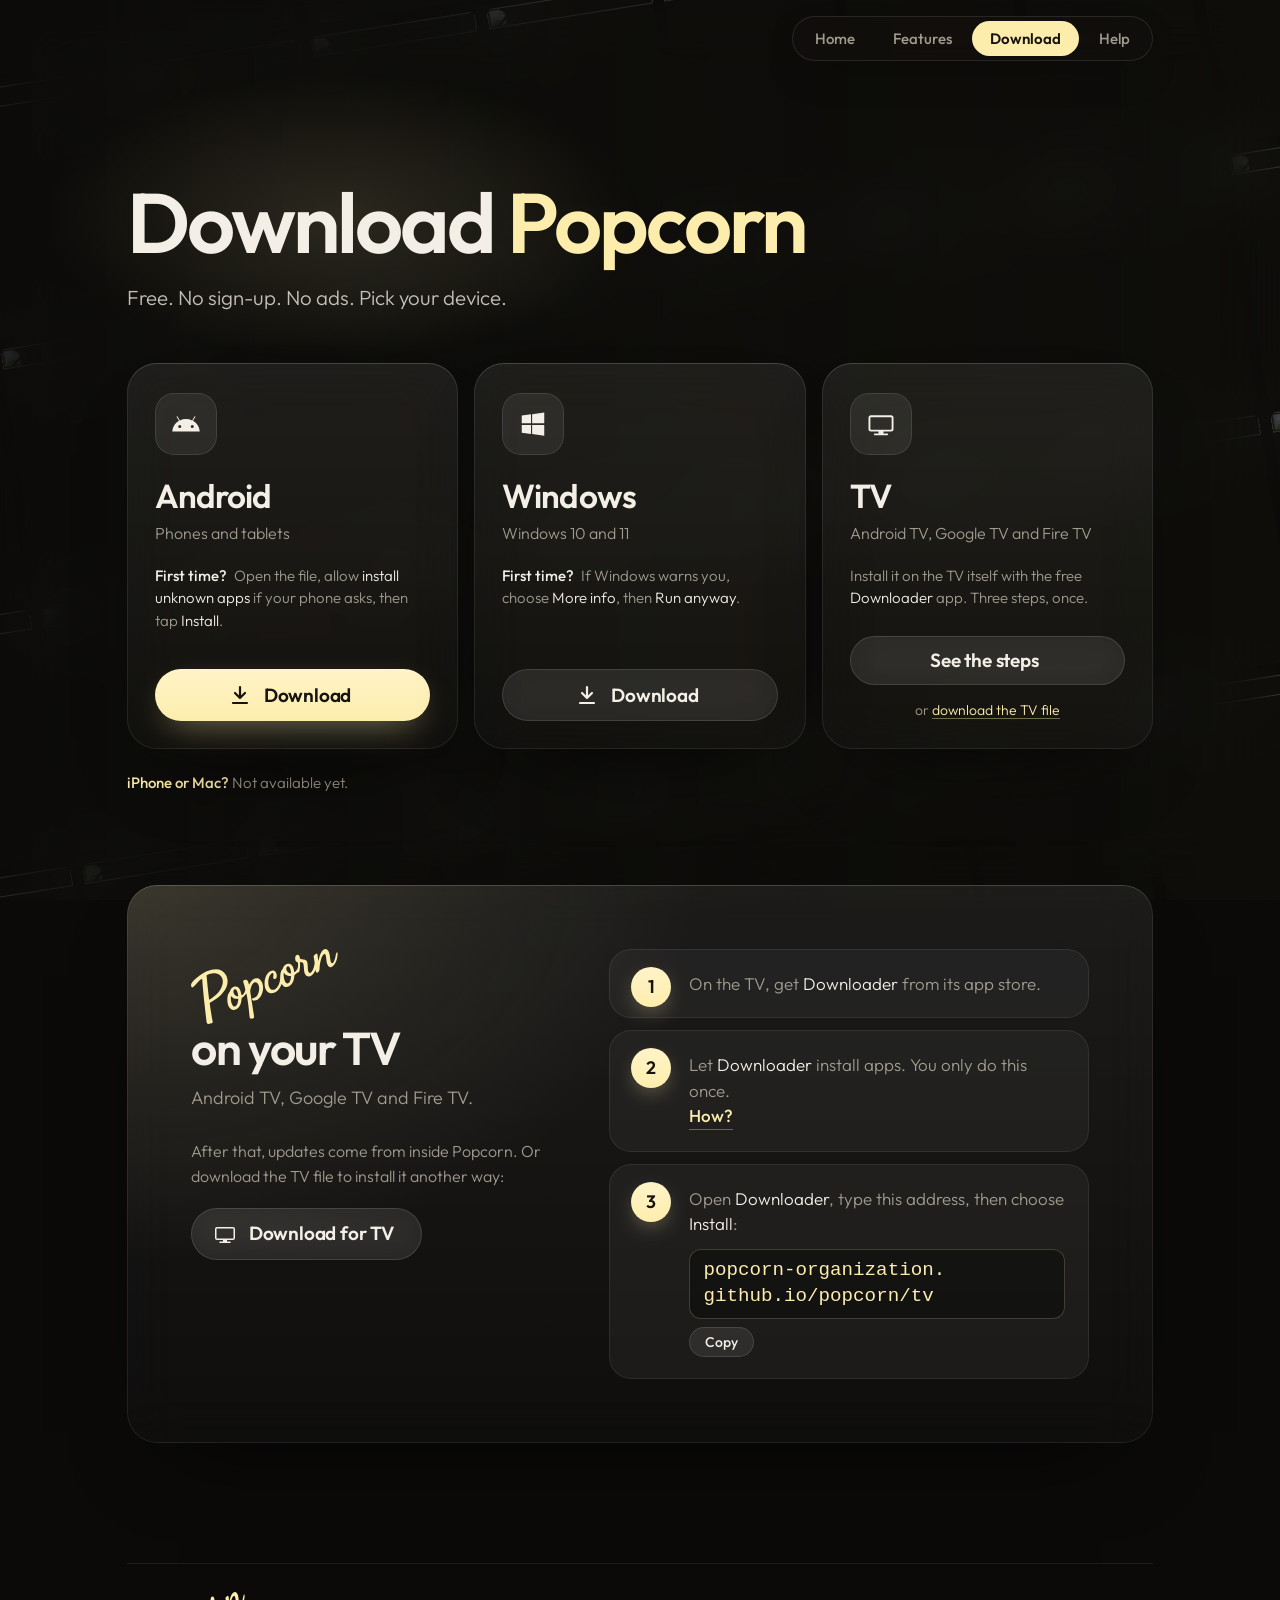
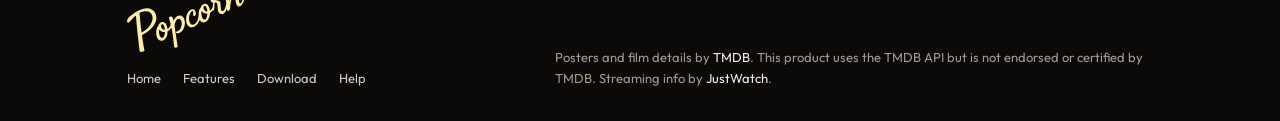
==== commit 18c1bf29: "Website: no capsule labels (version as plain text, no section tags or 'This device' tag)" ====
--- a/docs/download/index.html
+++ b/docs/download/index.html
@@ -35,18 +35,14 @@
   .plat .get a { width: 100%; justify-content: center; }
   .plat .more-link { margin: 14px 0 0; text-align: center; font-size: 14px; color: var(--dim); }
   .plat .more-link a { color: var(--cream); text-underline-offset: 3px; text-decoration-color: rgba(253, 237, 173, 0.4); }
-  .plat .this-tag {
-    display: none; position: absolute; top: 26px; right: 24px;
-    padding: 7px 11px; border-radius: 999px;
-    font: 500 11px/1 var(--body); letter-spacing: 0.14em; text-transform: uppercase;
-    color: var(--cream); background: rgba(253, 237, 173, 0.1); box-shadow: inset 0 0 0 1px rgba(253, 237, 173, 0.2);
-  }
-  .plat.this .this-tag { display: inline-block; }
   .plat.this {
     background: radial-gradient(100% 70% at 50% 0%, rgba(253, 237, 173, 0.13), transparent 70%), linear-gradient(180deg, rgba(255, 255, 255, 0.08), rgba(255, 255, 255, 0.025));
     box-shadow: inset 0 0 0 1px rgba(253, 237, 173, 0.3), inset 0 1px 0 rgba(255, 255, 255, 0.12), 0 40px 100px -50px rgba(253, 237, 173, 0.35);
   }
   .plat.this .pico { color: var(--ink); background: linear-gradient(180deg, #fff4c8, var(--cream)); box-shadow: 0 10px 30px -10px rgba(253, 237, 173, 0.6); }
+  .intro .version { margin: 10px 0 0; font-size: 15px; color: var(--dim); }
+  .intro .version b { color: var(--paper); font-weight: 500; }
+  .intro .version:empty { display: none; }
   .apple { margin: 22px 0 0; font-size: 15px; color: var(--dim); }
   .apple b { color: var(--cream); font-weight: 500; }
   @media (max-width: 899px) {
@@ -92,13 +88,12 @@
   </header>
   <div class="wrap">
     <div class="intro">
-      <p class="eyebrow" data-version>Latest version</p>
       <h1>Download <span>Popcorn</span></h1>
       <p>Free. No sign-up. No ads. Pick your device.</p>
+      <p class="version" data-version></p>
     </div>
     <div class="platforms" data-get>
       <article class="plat card" data-plat="android">
-        <span class="this-tag">This device</span>
         <span class="pico"><svg aria-hidden="true"><use href="#i-android"/></svg></span>
         <h2>Android</h2>
         <p class="kind">Phones and tablets</p>
@@ -106,7 +101,6 @@
         <div class="get"><a class="first" data-os="android" href="https://github.com/popcorn-organization/popcorn/releases/latest/download/Popcorn-Android.apk"><svg><use href="#i-down"/></svg><span><strong>Download</strong><small data-size="android"></small></span></a></div>
       </article>
       <article class="plat card" data-plat="windows">
-        <span class="this-tag">This device</span>
         <span class="pico"><svg aria-hidden="true"><use href="#i-windows"/></svg></span>
         <h2>Windows</h2>
         <p class="kind">Windows 10 and 11</p>
@@ -114,7 +108,6 @@
         <div class="get"><a class="second" data-os="windows" href="https://github.com/popcorn-organization/popcorn/releases/latest/download/Popcorn-Windows-Setup.exe"><svg><use href="#i-down"/></svg><span><strong>Download</strong><small data-size="windows"></small></span></a></div>
       </article>
       <article class="plat card" data-plat="tv">
-        <span class="this-tag">This device</span>
         <span class="pico"><svg aria-hidden="true"><use href="#i-tv"/></svg></span>
         <h2>TV</h2>
         <p class="kind">Android TV, Google TV and Fire TV</p>
@@ -130,7 +123,6 @@
 <main class="wrap">
   <section class="tvcard card tint" id="tv" data-rise>
     <div>
-      <p class="eyebrow">On your TV</p>
       <h2><img class="word" src="../assets/wordmark.svg" width="332" height="170" alt="Popcorn"> on your TV</h2>
       <p class="kind">Android TV, Google TV and Fire TV.</p>
       <p class="after">After that, updates come from inside Popcorn. Or download the TV file to install it another way:</p>
@@ -166,7 +158,7 @@
       if (!rel) return;
       var v = String(rel.tag_name || "").replace(/^v/, "");
       var day = new Intl.DateTimeFormat("en-GB", { timeZone: "Asia/Colombo", day: "numeric", month: "short", year: "numeric" }).format(new Date(rel.published_at));
-      document.querySelector("[data-version]").textContent = "Version " + v + " · " + day;
+      var line = document.querySelector("[data-version]"); var vb = document.createElement("b"); vb.textContent = "Version " + v; line.appendChild(vb); line.appendChild(document.createTextNode(" · Updated " + day));
       (rel.assets || []).forEach(function (a) {
         var key = /Android-TV/i.test(a.name) ? "tv" : /Android/i.test(a.name) ? "android"
           : /Windows/i.test(a.name) ? "windows" : null;
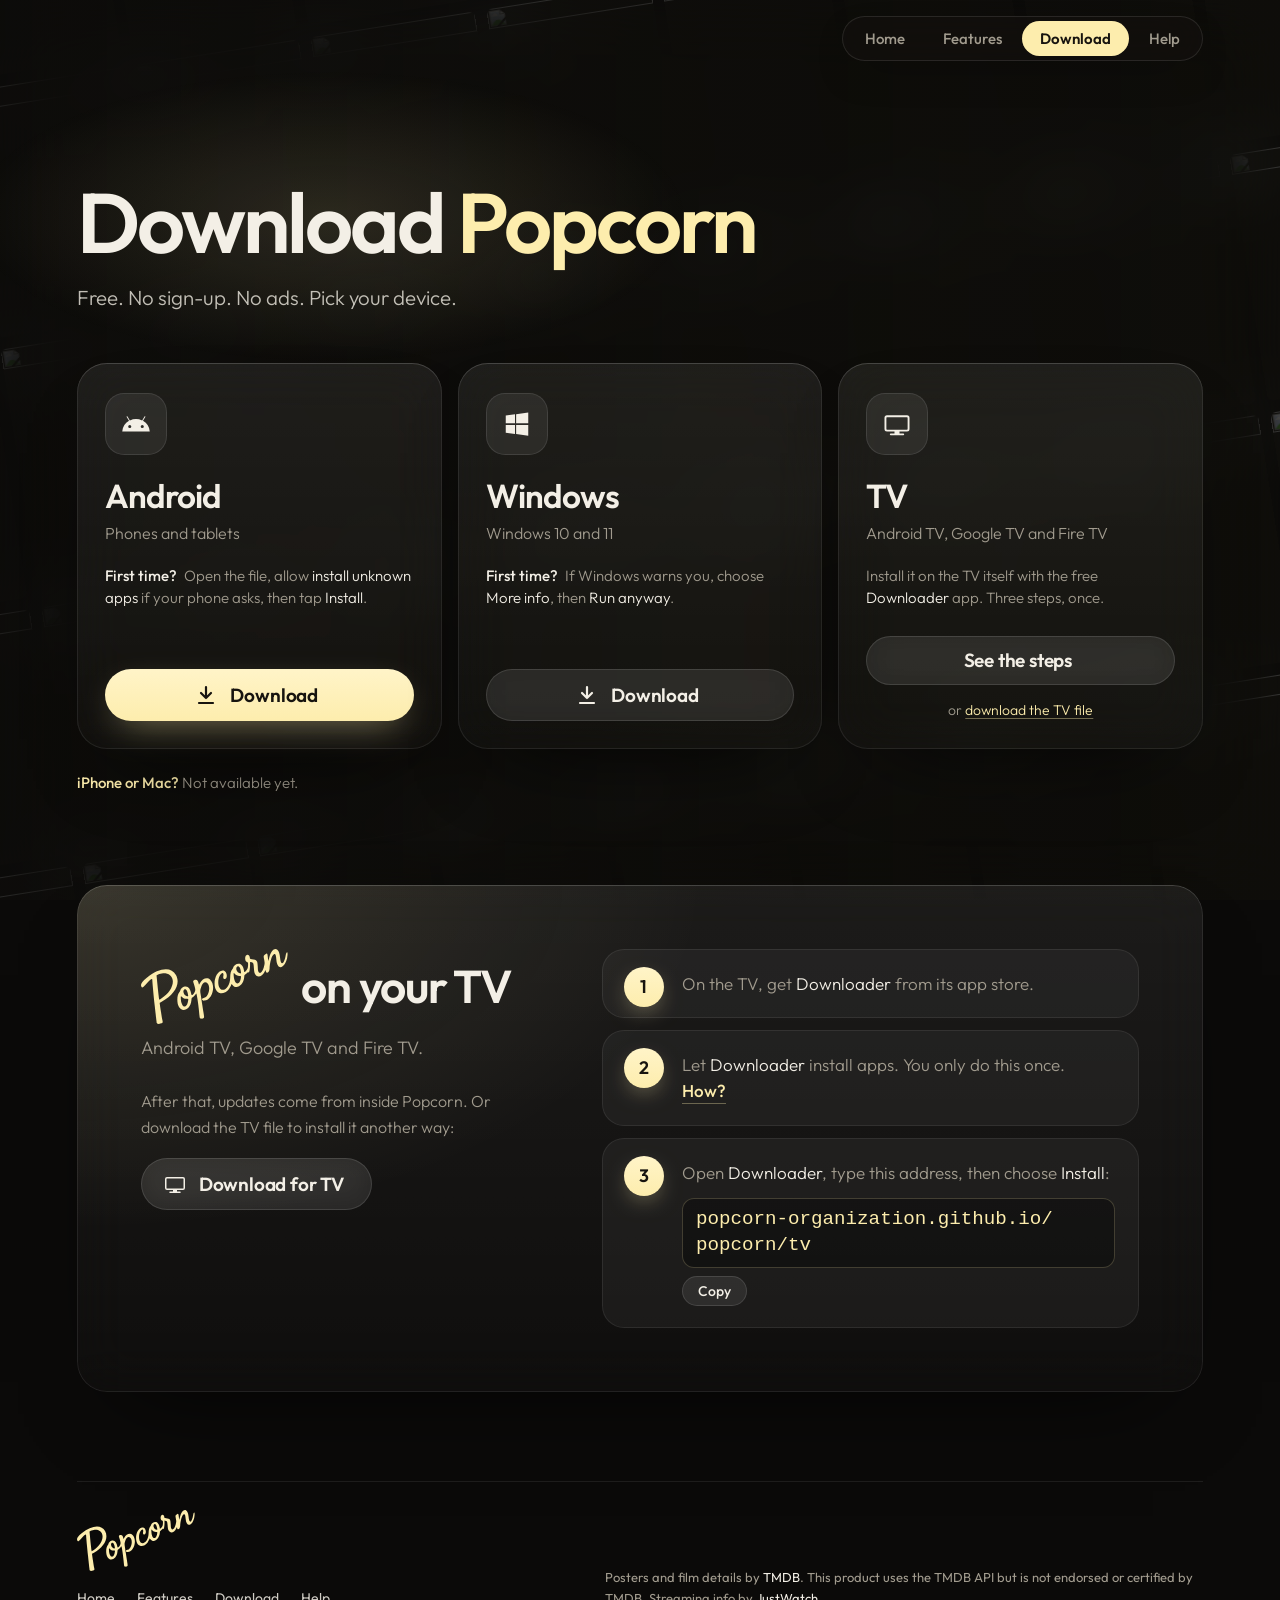
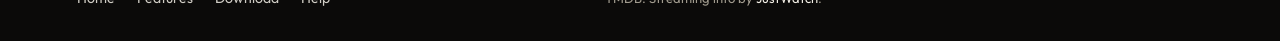
==== commit 0fc08307: "Website: new ask, surround and GEN CC badges; the same bar, width and foot on every page; no decorat" ====
--- a/docs/download/index.html
+++ b/docs/download/index.html
@@ -15,7 +15,7 @@
 <link rel="preconnect" href="https://fonts.gstatic.com" crossorigin>
 <link href="https://fonts.googleapis.com/css2?family=Outfit:wght@300;400;500;600&display=swap" rel="stylesheet">
 <link rel="stylesheet" href="../assets/site.css?v=6">
-<link rel="stylesheet" href="../assets/ui.css?v=1">
+<link rel="stylesheet" href="../assets/ui.css?v=6">
 <style>
   /* The three devices as glass cards side by side (stacked on phones):
      each its icon, name, what it runs on, the first-time tip and the
@@ -145,7 +145,7 @@
 </main>
 
 <footer class="foot">
-  <div class="brand"><img src="../assets/wordmark.svg" width="332" height="170" alt="Popcorn"><nav><a href="../">Home</a><a href="../features/">Features</a><a href="../download/">Download</a><a href="../help/">Help</a></nav></div>
+  <div class="brand"><img src="../assets/wordmark.svg" width="332" height="170" alt="Popcorn"><nav aria-label="Pages"><a href="../">Home</a><a href="../features/">Features</a><a href="../download/">Download</a><a href="../help/">Help</a></nav></div>
   <p>Posters and film details by <a href="https://www.themoviedb.org/" target="_blank" rel="noopener">TMDB</a>. This product uses the TMDB API but is not endorsed or certified by TMDB. Streaming info by <a href="https://www.justwatch.com/" target="_blank" rel="noopener">JustWatch</a>.</p>
 </footer>
 
--- a/docs/assets/ui.css
+++ b/docs/assets/ui.css
@@ -6,7 +6,8 @@
    pill, top right (the menu button on phones). ── */
 .top {
   position: fixed; top: 0; left: 0; right: 0; z-index: 30;
-  padding-top: max(16px, env(safe-area-inset-top, 0px));
+  max-width: none;
+  padding: max(16px, env(safe-area-inset-top, 0px)) max(clamp(20px, 6vw, 96px), env(safe-area-inset-right, 0px)) 0;
   pointer-events: none;
 }
 .top > * { pointer-events: auto; }
@@ -61,12 +62,8 @@
 
 /* ── Lists with a cream tick in a ring, not dashes. ── */
 ul.ticks { margin: 24px 0 0; padding: 0; list-style: none; display: grid; gap: 13px; color: var(--dim); font-size: 17px; line-height: 1.5; }
-ul.ticks li { position: relative; padding-left: 36px; }
-ul.ticks li::before {
-  content: ""; position: absolute; left: 0; top: 0.08em; width: 24px; height: 24px; border-radius: 50%;
-  background: rgba(253, 237, 173, 0.1) url("data:image/svg+xml,%3Csvg xmlns='http://www.w3.org/2000/svg' viewBox='0 0 24 24' fill='none' stroke='%23fdedad' stroke-width='2.6' stroke-linecap='round' stroke-linejoin='round'%3E%3Cpath d='M6.5 12.5l3.8 3.8 7.2-8.3'/%3E%3C/svg%3E") center / 15px no-repeat;
-  box-shadow: inset 0 0 0 1px rgba(253, 237, 173, 0.22);
-}
+ul.ticks li { position: relative; padding-left: 24px; }
+ul.ticks li::before { content: ""; position: absolute; left: 0; top: 0.75em; width: 10px; height: 2px; border-radius: 1px; background: var(--cream); }
 
 /* ── Steps as numbered cards (the TV install). ── */
 ol.stepcards { margin: 0; padding: 0; list-style: none; counter-reset: s; display: grid; gap: 12px; }
@@ -155,3 +152,22 @@
   ol.stepcards > li::before { left: 12px; }
   ol.stepcards .address { font-size: 14px; padding: 8px 10px; }
 }
+
+/* ── As wide as the home page: the words and cards run across the screen
+   with the same margins as the home page, not in a narrow middle column. ── */
+.wrap { max-width: none; }
+.foot { margin-left: max(clamp(20px, 6vw, 96px), env(safe-area-inset-left, 0px)); margin-right: max(clamp(20px, 6vw, 96px), env(safe-area-inset-right, 0px)); }
+.intro { max-width: 900px; }
+
+/* ── The foot, the same on every page: the logo over the four links, the
+   credits beside them. ── */
+footer.foot {
+  margin: clamp(56px, 7vw, 96px) max(clamp(20px, 6vw, 96px), env(safe-area-inset-right, 0px)) 0;
+  padding: 28px 0 max(32px, env(safe-area-inset-bottom, 0px));
+  border-top: 1px solid rgba(255, 255, 255, 0.08);
+  display: flex; flex-wrap: wrap; align-items: flex-end; justify-content: space-between; gap: 18px 40px;
+  font: 400 13px/1.6 var(--body); color: var(--dim);
+}
+footer.foot nav { display: flex; flex-wrap: wrap; gap: 8px 22px; font-size: 14px; }
+footer.foot nav a, footer.foot p a { color: var(--paper); text-decoration: none; }
+footer.foot p { margin: 0; max-width: 46em; }
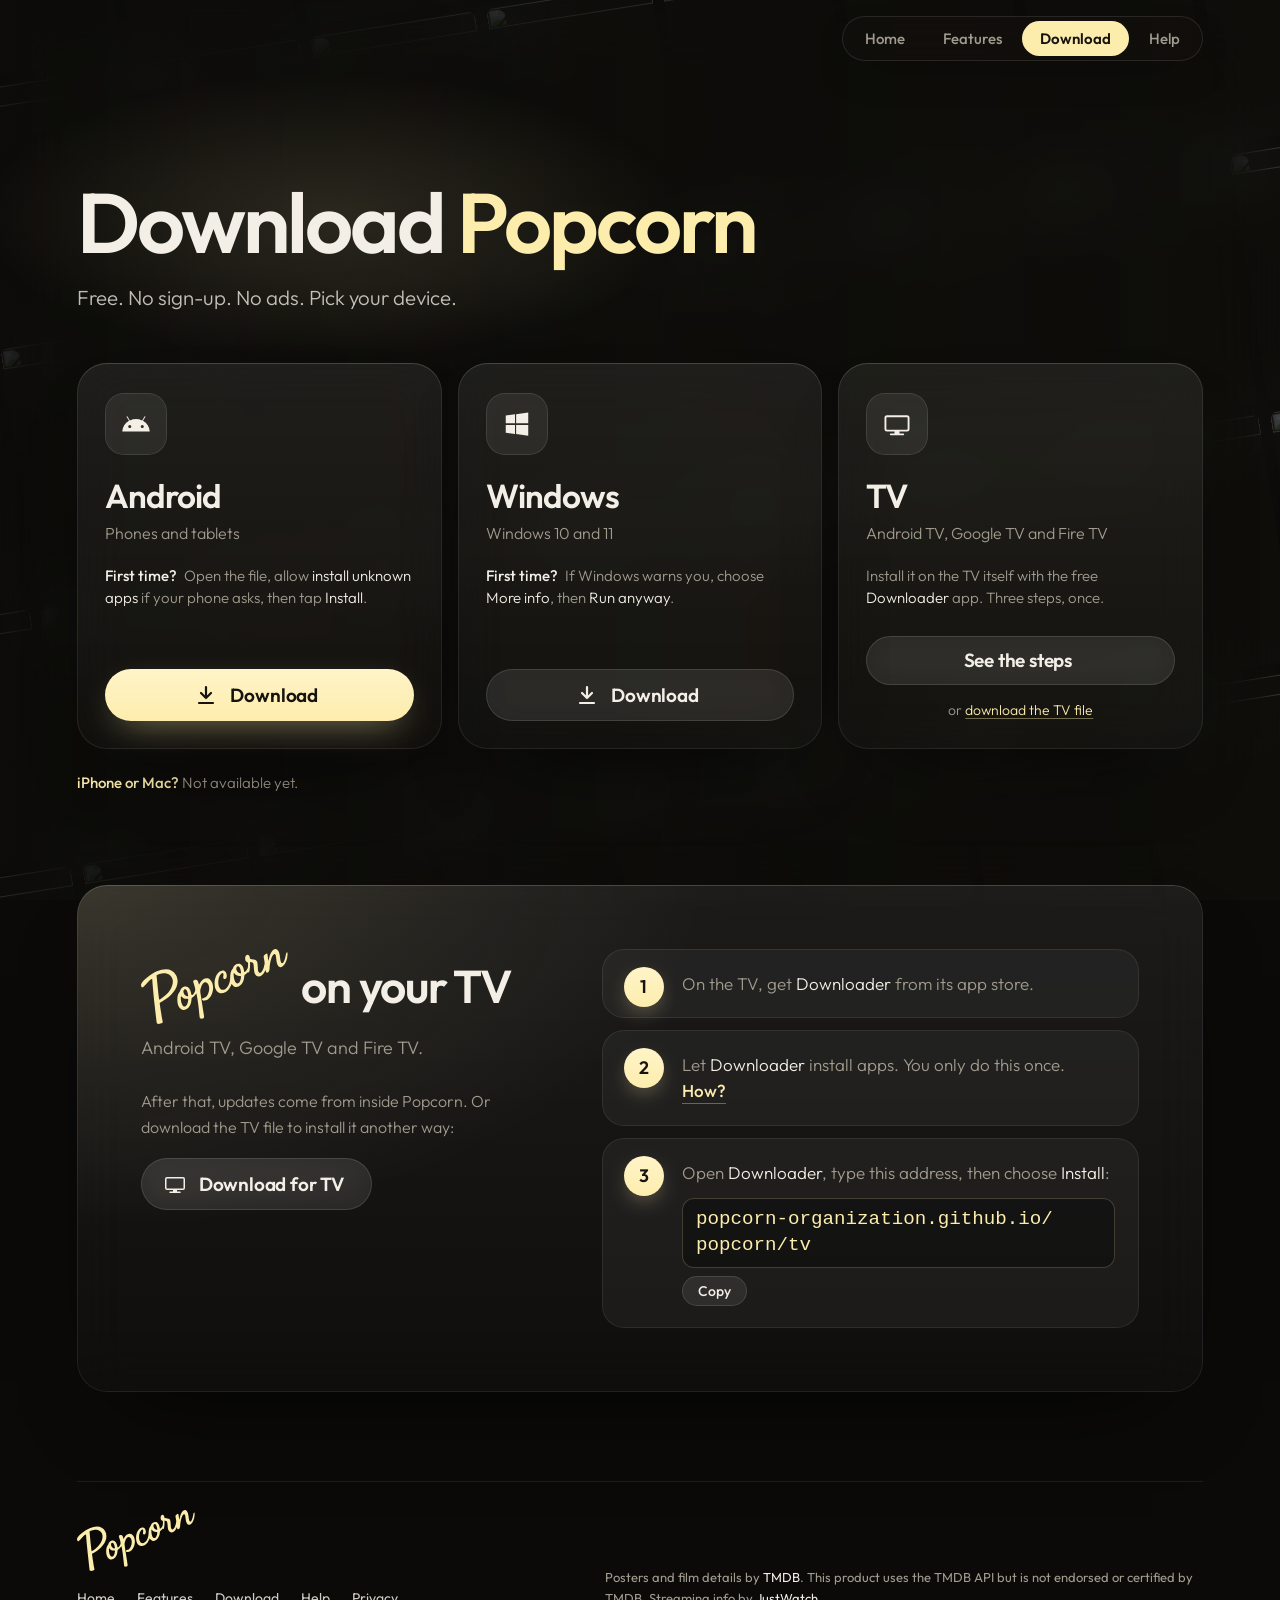
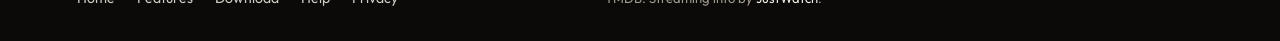
==== commit 7a37b636: "Add a Privacy page (what Popcorn keeps, and syncing with Google Drive) and link it in every footer" ====
--- a/docs/download/index.html
+++ b/docs/download/index.html
@@ -145,7 +145,7 @@
 </main>
 
 <footer class="foot">
-  <div class="brand"><img src="../assets/wordmark.svg" width="332" height="170" alt="Popcorn"><nav aria-label="Pages"><a href="../">Home</a><a href="../features/">Features</a><a href="../download/">Download</a><a href="../help/">Help</a></nav></div>
+  <div class="brand"><img src="../assets/wordmark.svg" width="332" height="170" alt="Popcorn"><nav aria-label="Pages"><a href="../">Home</a><a href="../features/">Features</a><a href="../download/">Download</a><a href="../help/">Help</a><a href="../privacy/">Privacy</a></nav></div>
   <p>Posters and film details by <a href="https://www.themoviedb.org/" target="_blank" rel="noopener">TMDB</a>. This product uses the TMDB API but is not endorsed or certified by TMDB. Streaming info by <a href="https://www.justwatch.com/" target="_blank" rel="noopener">JustWatch</a>.</p>
 </footer>
 
